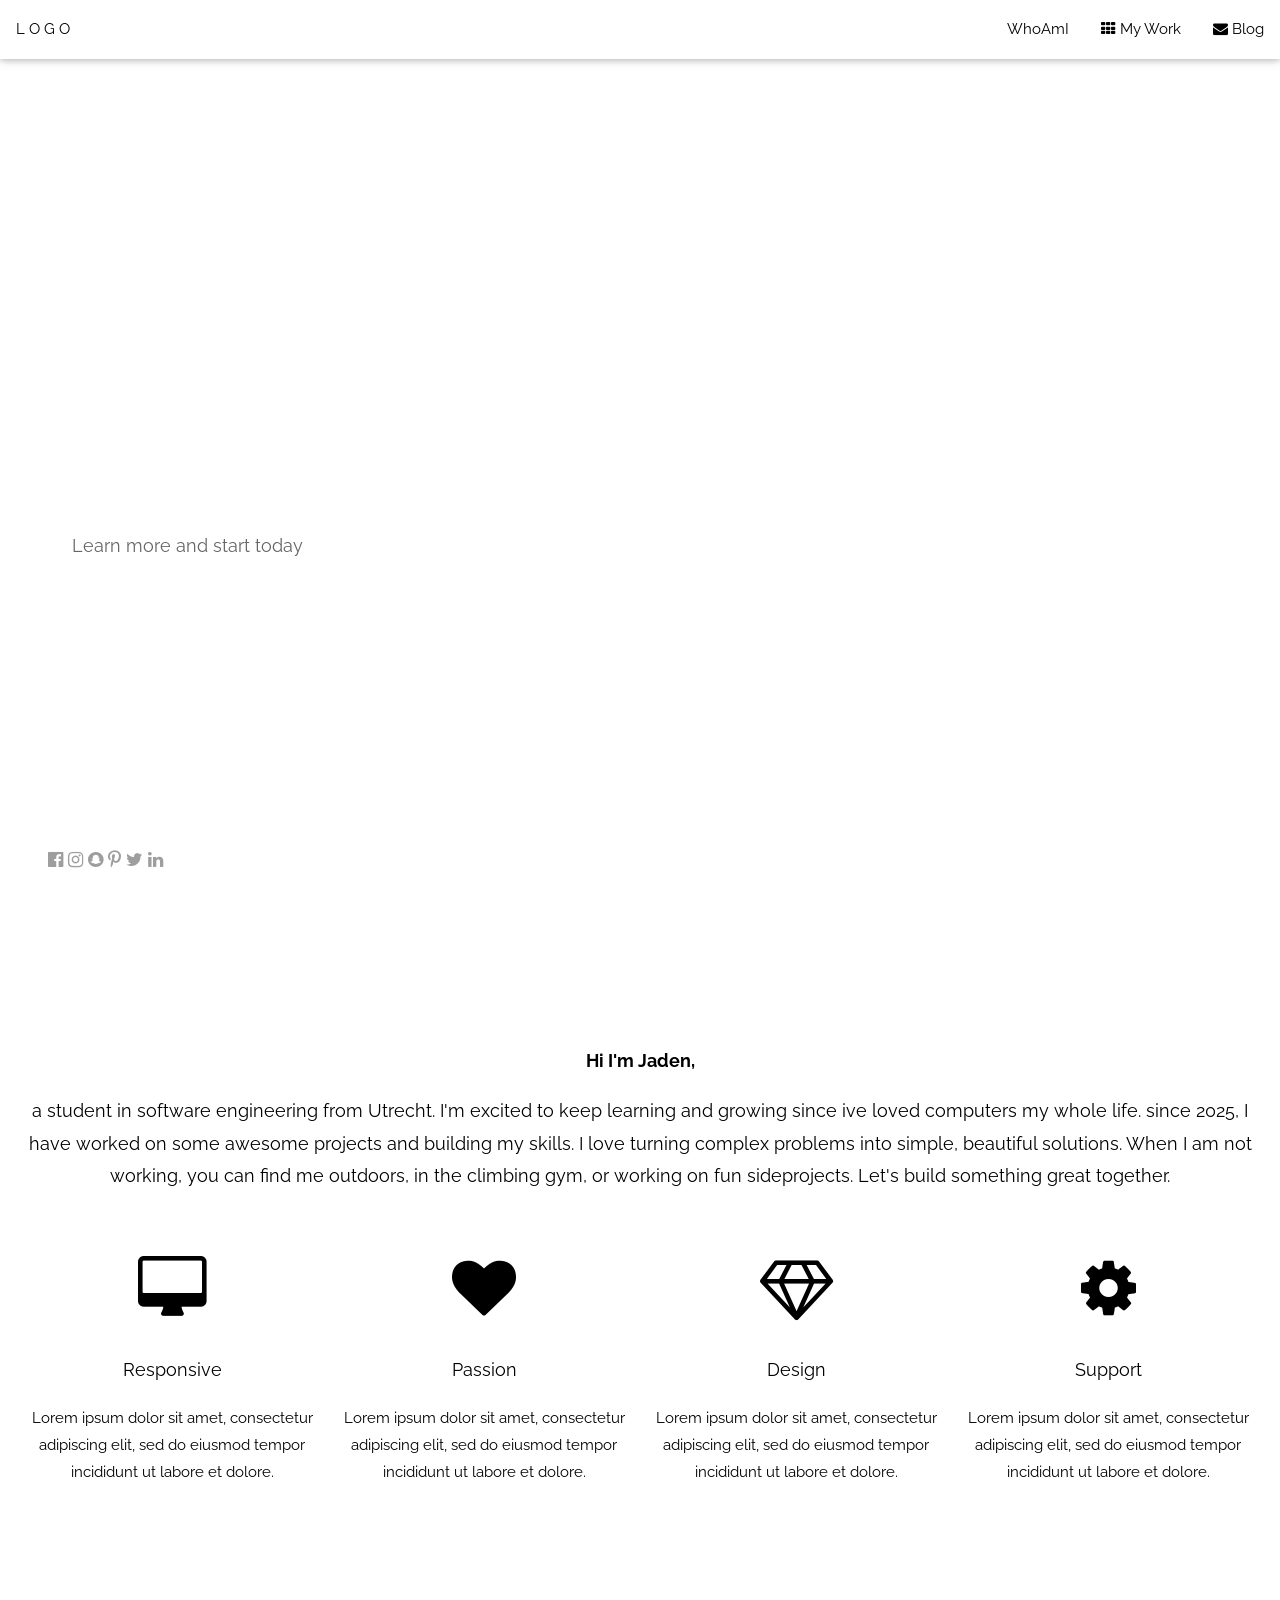
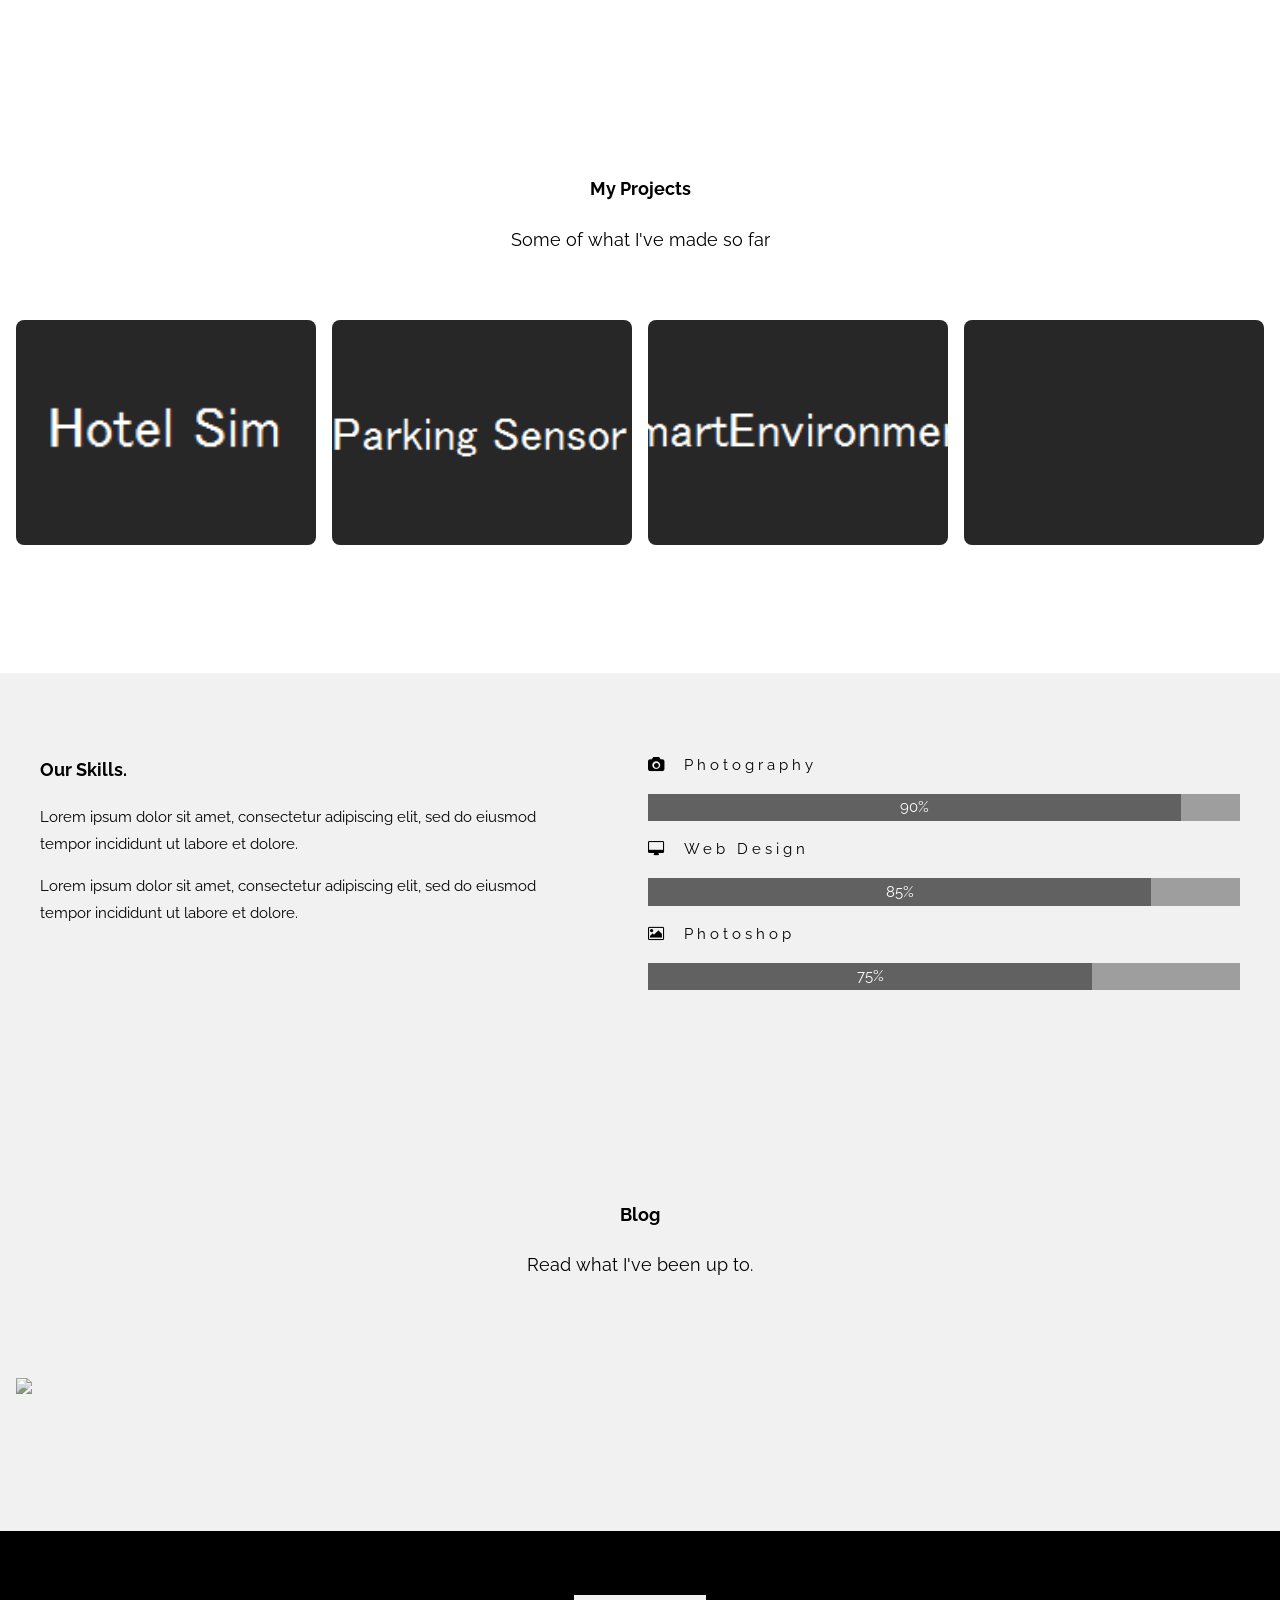
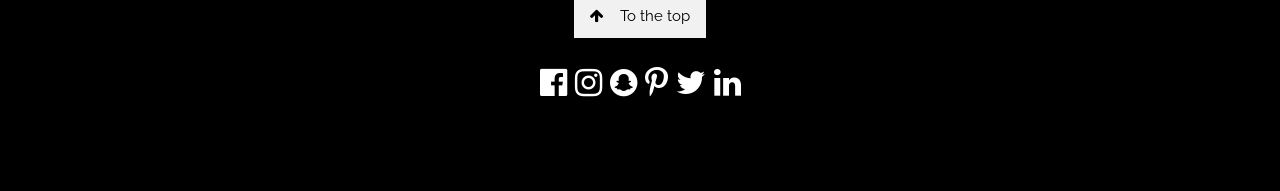
==== index.html @ 3a11d08c "kept style without W3" ====
<!DOCTYPE html>
<html>
<head>
<title>JadenJelier</title>
<meta charset="UTF-8">
<meta name="viewport" content="width=device-width, initial-scale=1">
<link rel="stylesheet" href="https://fonts.googleapis.com/css?family=Raleway">
<link rel="stylesheet" href="https://cdnjs.cloudflare.com/ajax/libs/font-awesome/4.7.0/css/font-awesome.min.css">
<style>
* {
  box-sizing: border-box;
}

body, html {
  margin: 0;
  height: 100%;
  line-height: 1.8;
  font-size: 15px;
  font-family: "Raleway", sans-serif;
}

h1, h2, h3, h4, h5, h6 {
  font-family: "Raleway", sans-serif;
}

.top {
  position: fixed;
  top: 0;
  left: 0;
  width: 100%;
  z-index: 2;
}

.bar {
  width: 100%;
  overflow: hidden;
}

.bar-item {
  display: block;
  float: left;
  padding: 8px 16px;
  text-decoration: none;
  color: inherit;
  border: none;
  background-color: inherit;
}

.bar .button {
  padding: 16px;
}

.button {
  display: inline-block;
  padding: 8px 16px;
  border: none;
  cursor: pointer;
  text-align: center;
  text-decoration: none;
  white-space: nowrap;
  font-family: inherit;
  font-size: inherit;
  color: inherit;
  background-color: inherit;
}

.button:hover {
  background-color: #cccccc;
  color: #000000;
}

.card {
  box-shadow: 0 2px 5px 0 rgba(0, 0, 0, 0.16), 0 2px 10px 0 rgba(0, 0, 0, 0.12);
}

.wide {
  letter-spacing: 4px;
}

.right {
  float: right;
}

.center {
  text-align: center;
}

.container {
  padding: 0.01em 16px;
}

.section {
  margin-top: 16px;
  margin-bottom: 16px;
}

.white {
  background-color: #ffffff;
  color: #000000;
}

.black {
  background-color: #000000;
  color: #ffffff;
}

.light-grey {
  background-color: #f1f1f1;
  color: #000000;
}

.grey {
  background-color: #9e9e9e;
  color: #000000;
}

.dark-grey {
  background-color: #616161;
  color: #ffffff;
}

.transparent {
  background-color: transparent;
}

.text-white {
  color: #ffffff;
}

.text-grey {
  color: #9e9e9e;
}

.large {
  font-size: 18px;
}

.xlarge {
  font-size: 32px;
}

.xxlarge {
  font-size: 36px;
}

.jumbo {
  font-size: 64px;
}

.padding-16 {
  padding: 16px;
}

.padding-large {
  padding: 12px 24px;
}

.padding-64 {
  padding: 64px 32px;
}

.margin-top {
  margin-top: 16px;
}

.margin-bottom {
  margin-bottom: 16px;
}

.margin-right {
  margin-right: 16px;
}

.opacity {
  opacity: 0.6;
}

.hover-opacity:hover {
  opacity: 0.6;
}

.hover-opacity-off:hover {
  opacity: 1;
}

.sidebar {
  position: fixed;
  top: 0;
  left: 0;
  width: 200px;
  height: 100%;
  z-index: 3;
  overflow: auto;
}

.bar-block .bar-item {
  float: none;
  width: 100%;
  padding: 8px 16px;
  text-align: left;
}

.animate-left {
  position: relative;
  animation: animateleft 0.4s;
}

@keyframes animateleft {
  from {
    left: -300px;
    opacity: 0;
  }
  to {
    left: 0;
    opacity: 1;
  }
}

.display-container {
  position: relative;
}

.display-left {
  position: absolute;
  top: 50%;
  left: 0;
  transform: translateY(-50%);
}

.display-bottomleft {
  position: absolute;
  bottom: 0;
  left: 0;
}

.display-topright {
  position: absolute;
  top: 0;
  right: 0;
}

.grayscale-min {
  filter: grayscale(50%);
}

.greyscale {
  filter: grayscale(75%);
}

.image {
  max-width: 100%;
  height: auto;
}

.bgimg-1 {
  background-position: center;
  background-size: cover;
  background-image: url("images/mac.jpg");
  min-height: 100%;
}

.row-padding::after {
  content: "";
  display: table;
  clear: both;
}

.row-padding > div {
  padding: 0 8px;
}

.col {
  float: left;
  width: 100%;
}

.quarter {
  float: left;
  width: 100%;
}

@media (min-width: 601px) {
  .m6 {
    width: 50%;
  }
  .quarter {
    width: 50%;
  }
}

@media (min-width: 993px) {
  .l3 {
    width: 25%;
  }
  .quarter {
    width: 25%;
  }
}

@media (max-width: 600px) {
  .hide-small {
    display: none;
  }
}

@media (min-width: 601px) and (max-width: 992px) {
  .hide-medium {
    display: none;
  }
}

@media (min-width: 993px) {
  .hide-large {
    display: none;
  }
}

.modal {
  display: none;
  position: fixed;
  top: 0;
  left: 0;
  width: 100%;
  height: 100%;
  padding-top: 100px;
  overflow: auto;
  z-index: 3;
  background-color: rgba(0, 0, 0, 0.6);
}

.modal-content {
  position: relative;
  margin: auto;
  width: 600px;
  max-width: 100%;
}

.animate-zoom {
  animation: animatezoom 0.6s;
}

@keyframes animatezoom {
  from {
    transform: scale(0);
  }
  to {
    transform: scale(1);
  }
}

.project-grid {
  display: grid;
  grid-template-columns: repeat(4, 1fr);
  gap: 16px;
}

@media (max-width: 900px) {
  .project-grid {
    grid-template-columns: repeat(2, 1fr);
  }
}

@media (max-width: 500px) {
  .project-grid {
    grid-template-columns: 1fr;
  }
}

.tile-box {
  width: 100%;
  aspect-ratio: 4 / 3;
  overflow: hidden;
  background-color: #eeeeee;
  border-radius: 8px;
}

.tile-box img {
  width: 100%;
  height: 100%;
  object-fit: cover;
  display: block;
  cursor: pointer;
}
</style>
</head>
<body>

<div class="top">
  <div class="bar white card" id="myNavbar">
    <a href="#home" class="bar-item button wide">LOGO</a>
    <div class="right hide-small">
      <a href="#about" class="bar-item button">WhoAmI</a>
      <a href="#work" class="bar-item button"><i class="fa fa-th"></i> My Work</a>
      <a href="#contact" class="bar-item button"><i class="fa fa-envelope"></i> Blog</a>
    </div>

    <a href="javascript:void(0)" class="bar-item button right hide-large hide-medium" onclick="w3_open()">
      <i class="fa fa-bars"></i>
    </a>
  </div>
</div>

<nav class="sidebar bar-block black card animate-left hide-medium hide-large" style="display:none" id="mySidebar">
  <a href="javascript:void(0)" onclick="w3_close()" class="bar-item button large padding-16">Close ×</a>
  <a href="#about" onclick="w3_close()" class="bar-item button">WhoAmI</a>
  <a href="#work" onclick="w3_close()" class="bar-item button">My Work</a>
  <a href="#contact" onclick="w3_close()" class="bar-item button">Blog</a>
</nav>

<header class="bgimg-1 display-container grayscale-min" id="home">
  <div class="display-left text-white" style="padding:48px">
    <span class="jumbo hide-small">Start something that matters</span><br>
    <span class="xxlarge hide-large hide-medium">Start something that matters</span><br>
    <span class="large">Stop wasting valuable time with projects that just isn't you.</span>
    <p><a href="#about" class="button white padding-large large margin-top opacity hover-opacity-off">Learn more and start today</a></p>
  </div>
  <div class="display-bottomleft text-grey large" style="padding:24px 48px">
    <i class="fa fa-facebook-official hover-opacity"></i>
    <i class="fa fa-instagram hover-opacity"></i>
    <i class="fa fa-snapchat hover-opacity"></i>
    <i class="fa fa-pinterest-p hover-opacity"></i>
    <i class="fa fa-twitter hover-opacity"></i>
    <i class="fa fa-linkedin hover-opacity"></i>
  </div>
</header>

<div class="container" style="padding:128px 16px" id="about">
  <h3 class="center">Hi I'm Jaden,</h3>
  <p class="center large">a student in software engineering from Utrecht. I'm excited to keep learning and growing since ive loved computers my whole life. since 2025, I have worked on some awesome projects and building my skills. I love turning complex problems into simple, beautiful solutions. When I am not working, you can find me outdoors, in the climbing gym, or working on fun sideprojects. Let's build something great together.</p>
  <div class="row-padding center" style="margin-top:64px">
    <div class="quarter">
      <i class="fa fa-desktop margin-bottom jumbo center"></i>
      <p class="large">Responsive</p>
      <p>Lorem ipsum dolor sit amet, consectetur adipiscing elit, sed do eiusmod tempor incididunt ut labore et dolore.</p>
    </div>
    <div class="quarter">
      <i class="fa fa-heart margin-bottom jumbo"></i>
      <p class="large">Passion</p>
      <p>Lorem ipsum dolor sit amet, consectetur adipiscing elit, sed do eiusmod tempor incididunt ut labore et dolore.</p>
    </div>
    <div class="quarter">
      <i class="fa fa-diamond margin-bottom jumbo"></i>
      <p class="large">Design</p>
      <p>Lorem ipsum dolor sit amet, consectetur adipiscing elit, sed do eiusmod tempor incididunt ut labore et dolore.</p>
    </div>
    <div class="quarter">
      <i class="fa fa-cog margin-bottom jumbo"></i>
      <p class="large">Support</p>
      <p>Lorem ipsum dolor sit amet, consectetur adipiscing elit, sed do eiusmod tempor incididunt ut labore et dolore.</p>
    </div>
  </div>
</div>

<div class="container" style="padding:128px 16px" id="work">
  <h3 class="center">My Projects</h3>
  <p class="center large">Some of what I've made so far</p>

  <div class="project-grid" style="margin-top:64px">
    <div class="tile-box">
      <img src="images/Hotel.png" onclick="onClick(this)" alt="A Hotel management Simulator">
    </div>
    <div class="tile-box">
      <img src="images/Parking.png" onclick="onClick(this)" alt="An interface for a parking sensor system">
    </div>
    <div class="tile-box">
      <img src="images/Smart.png" onclick="onClick(this)" alt="A Smart Home interface, with API integration and Custom Sensor data management">
    </div>
    <div class="tile-box">
      <img src="images/Placeholder.png" onclick="onClick(this)" alt="Stay tuned for more!">
    </div>
  </div>
</div>

<div id="modal01" class="modal black" onclick="this.style.display='none'">
  <span class="button xxlarge black padding-large display-topright" title="Close Modal Image">×</span>
  <div class="modal-content animate-zoom center transparent padding-64">
    <img id="img01" class="image">
    <p id="caption" class="opacity large"></p>
  </div>
</div>

<div class="container light-grey padding-64">
  <div class="row-padding">
    <div class="col m6">
      <h3>Our Skills.</h3>
      <p>Lorem ipsum dolor sit amet, consectetur adipiscing elit, sed do eiusmod<br>
      tempor incididunt ut labore et dolore.</p>
      <p>Lorem ipsum dolor sit amet, consectetur adipiscing elit, sed do eiusmod<br>
      tempor incididunt ut labore et dolore.</p>
    </div>
    <div class="col m6">
      <p class="wide"><i class="fa fa-camera margin-right"></i>Photography</p>
      <div class="grey">
        <div class="container dark-grey center" style="width:90%">90%</div>
      </div>
      <p class="wide"><i class="fa fa-desktop margin-right"></i>Web Design</p>
      <div class="grey">
        <div class="container dark-grey center" style="width:85%">85%</div>
      </div>
      <p class="wide"><i class="fa fa-photo margin-right"></i>Photoshop</p>
      <div class="grey">
        <div class="container dark-grey center" style="width:75%">75%</div>
      </div>
    </div>
  </div>
</div>

<div class="container light-grey" style="padding:128px 16px" id="contact">
  <h3 class="center">Blog</h3>
  <p class="center large">Read what I've been up to.</p>
  <div style="margin-top:48px">
    <img src="images/map.jpg" class="image greyscale" style="width:100%;margin-top:48px">
  </div>
</div>

<footer class="center black padding-64">
  <a href="#home" class="button light-grey"><i class="fa fa-arrow-up margin-right"></i>To the top</a>
  <div class="xlarge section">
    <i class="fa fa-facebook-official hover-opacity"></i>
    <i class="fa fa-instagram hover-opacity"></i>
    <i class="fa fa-snapchat hover-opacity"></i>
    <i class="fa fa-pinterest-p hover-opacity"></i>
    <i class="fa fa-twitter hover-opacity"></i>
    <i class="fa fa-linkedin hover-opacity"></i>
  </div>
</footer>

<script>
function onClick(element) {
  document.getElementById("img01").src = element.src;
  document.getElementById("modal01").style.display = "block";
  var captionText = document.getElementById("caption");
  captionText.innerHTML = element.alt;
}

var mySidebar = document.getElementById("mySidebar");

function w3_open() {
  if (mySidebar.style.display === 'block') {
    mySidebar.style.display = 'none';
  } else {
    mySidebar.style.display = 'block';
  }
}

function w3_close() {
  mySidebar.style.display = "none";
}
</script>

</body>
</html>
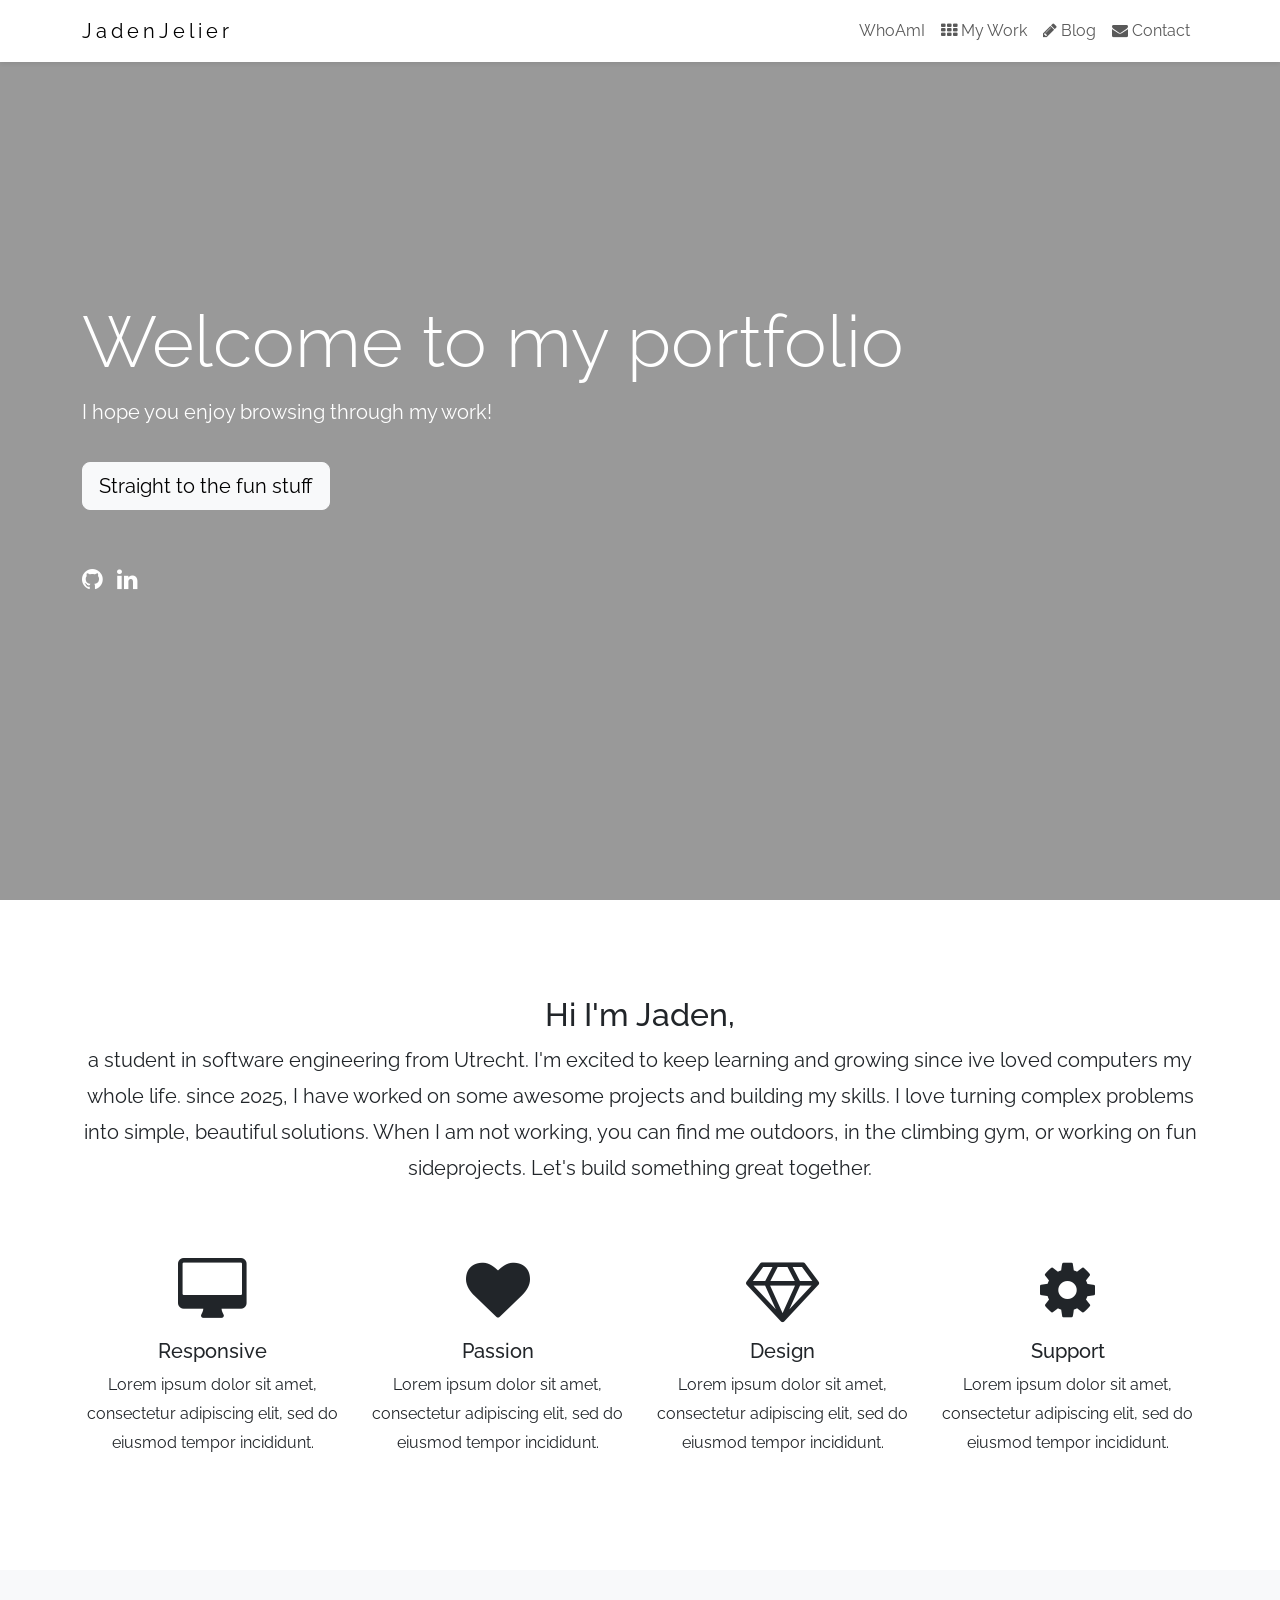
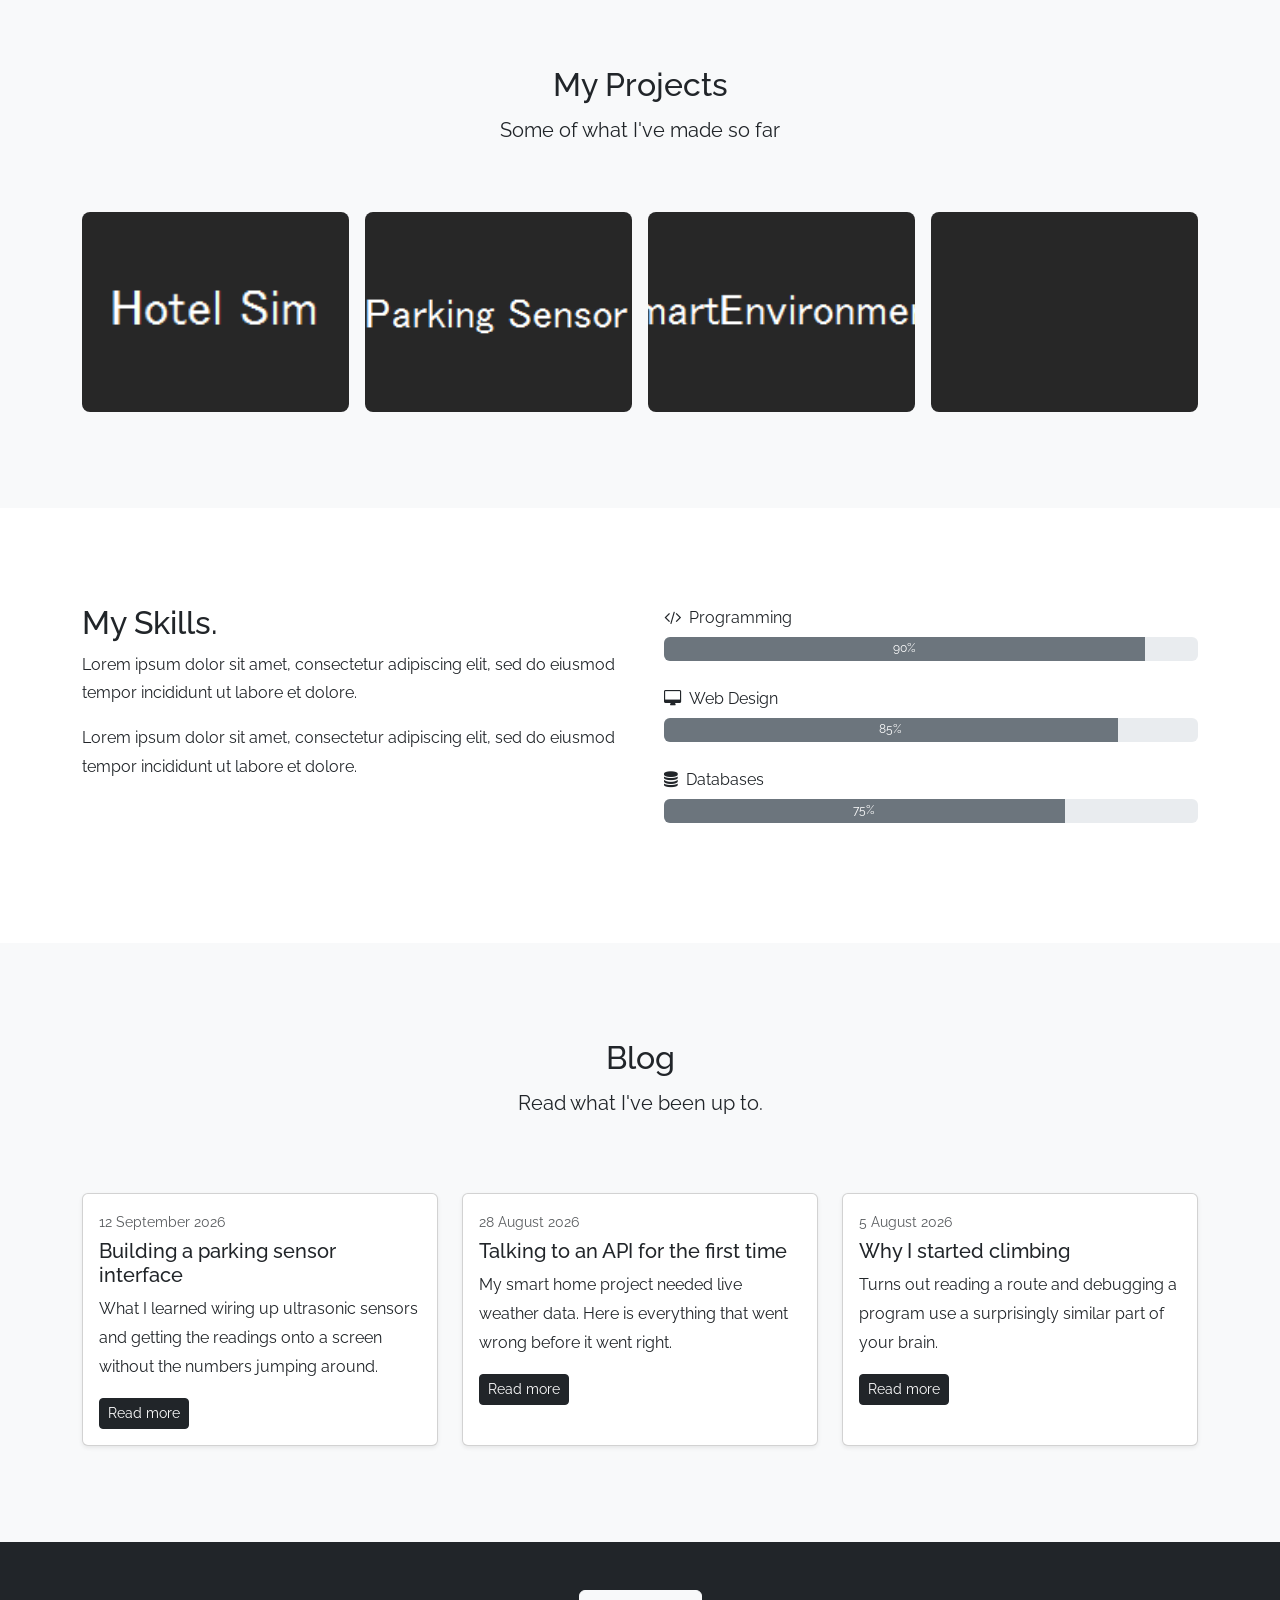
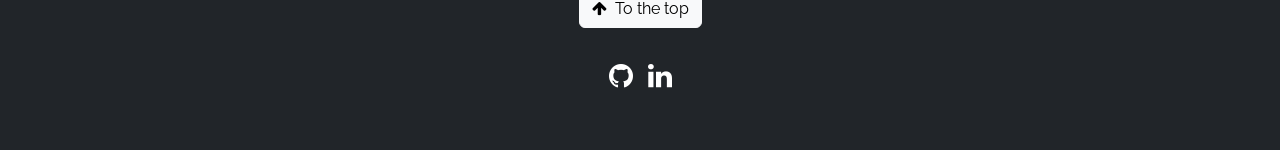
==== commit 332f13cf: "large scale changes. implimented bootstrap added and social buttons + contact" ====
--- a/index.html
+++ b/index.html
@@ -1,551 +1,338 @@
 <!DOCTYPE html>
-<html>
+<html lang="en">
 <head>
 <title>JadenJelier</title>
 <meta charset="UTF-8">
 <meta name="viewport" content="width=device-width, initial-scale=1">
+<meta name="description" content="Portfolio of Jaden, a software engineering student from Utrecht.">
+<link rel="stylesheet" href="https://cdn.jsdelivr.net/npm/bootstrap@5.3.3/dist/css/bootstrap.min.css">
 <link rel="stylesheet" href="https://fonts.googleapis.com/css?family=Raleway">
 <link rel="stylesheet" href="https://cdnjs.cloudflare.com/ajax/libs/font-awesome/4.7.0/css/font-awesome.min.css">
 <style>
-* {
-  box-sizing: border-box;
-}
-
-body, html {
-  margin: 0;
-  height: 100%;
+html {
+  scroll-padding-top: 70px;
+}
+
+body {
+  font-family: "Raleway", sans-serif;
   line-height: 1.8;
-  font-size: 15px;
-  font-family: "Raleway", sans-serif;
-}
-
-h1, h2, h3, h4, h5, h6 {
-  font-family: "Raleway", sans-serif;
-}
-
-.top {
-  position: fixed;
-  top: 0;
-  left: 0;
-  width: 100%;
-  z-index: 2;
-}
-
-.bar {
-  width: 100%;
-  overflow: hidden;
-}
-
-.bar-item {
+}
+
+.logo {
+  letter-spacing: 4px;
+}
+
+.hero {
+  position: relative;
+  min-height: 100vh;
+  background-image: url("images/mac.jpg");
+  background-size: cover;
+  background-position: center;
+}
+
+.hero::before {
+  content: "";
+  position: absolute;
+  inset: 0;
+  background-color: rgba(0, 0, 0, 0.4);
+}
+
+.hero .container {
+  position: relative;
+}
+
+.feature-icon {
+  font-size: 64px;
+}
+
+.social-link {
+  color: inherit;
+  text-decoration: none;
+}
+
+.social-link:hover {
+  opacity: 0.7;
+}
+
+.tile-box {
   display: block;
-  float: left;
-  padding: 8px 16px;
-  text-decoration: none;
-  color: inherit;
-  border: none;
-  background-color: inherit;
-}
-
-.bar .button {
-  padding: 16px;
-}
-
-.button {
-  display: inline-block;
-  padding: 8px 16px;
-  border: none;
-  cursor: pointer;
-  text-align: center;
-  text-decoration: none;
-  white-space: nowrap;
-  font-family: inherit;
-  font-size: inherit;
-  color: inherit;
-  background-color: inherit;
-}
-
-.button:hover {
-  background-color: #cccccc;
-  color: #000000;
-}
-
-.card {
-  box-shadow: 0 2px 5px 0 rgba(0, 0, 0, 0.16), 0 2px 10px 0 rgba(0, 0, 0, 0.12);
-}
-
-.wide {
-  letter-spacing: 4px;
-}
-
-.right {
-  float: right;
-}
-
-.center {
-  text-align: center;
-}
-
-.container {
-  padding: 0.01em 16px;
-}
-
-.section {
-  margin-top: 16px;
-  margin-bottom: 16px;
-}
-
-.white {
-  background-color: #ffffff;
-  color: #000000;
-}
-
-.black {
-  background-color: #000000;
-  color: #ffffff;
-}
-
-.light-grey {
-  background-color: #f1f1f1;
-  color: #000000;
-}
-
-.grey {
-  background-color: #9e9e9e;
-  color: #000000;
-}
-
-.dark-grey {
-  background-color: #616161;
-  color: #ffffff;
-}
-
-.transparent {
-  background-color: transparent;
-}
-
-.text-white {
-  color: #ffffff;
-}
-
-.text-grey {
-  color: #9e9e9e;
-}
-
-.large {
-  font-size: 18px;
-}
-
-.xlarge {
-  font-size: 32px;
-}
-
-.xxlarge {
-  font-size: 36px;
-}
-
-.jumbo {
-  font-size: 64px;
-}
-
-.padding-16 {
-  padding: 16px;
-}
-
-.padding-large {
-  padding: 12px 24px;
-}
-
-.padding-64 {
-  padding: 64px 32px;
-}
-
-.margin-top {
-  margin-top: 16px;
-}
-
-.margin-bottom {
-  margin-bottom: 16px;
-}
-
-.margin-right {
-  margin-right: 16px;
-}
-
-.opacity {
-  opacity: 0.6;
-}
-
-.hover-opacity:hover {
-  opacity: 0.6;
-}
-
-.hover-opacity-off:hover {
-  opacity: 1;
-}
-
-.sidebar {
-  position: fixed;
-  top: 0;
-  left: 0;
-  width: 200px;
-  height: 100%;
-  z-index: 3;
-  overflow: auto;
-}
-
-.bar-block .bar-item {
-  float: none;
-  width: 100%;
-  padding: 8px 16px;
-  text-align: left;
-}
-
-.animate-left {
-  position: relative;
-  animation: animateleft 0.4s;
-}
-
-@keyframes animateleft {
-  from {
-    left: -300px;
-    opacity: 0;
-  }
-  to {
-    left: 0;
-    opacity: 1;
-  }
-}
-
-.display-container {
-  position: relative;
-}
-
-.display-left {
-  position: absolute;
-  top: 50%;
-  left: 0;
-  transform: translateY(-50%);
-}
-
-.display-bottomleft {
-  position: absolute;
-  bottom: 0;
-  left: 0;
-}
-
-.display-topright {
-  position: absolute;
-  top: 0;
-  right: 0;
-}
-
-.grayscale-min {
-  filter: grayscale(50%);
-}
-
-.greyscale {
-  filter: grayscale(75%);
-}
-
-.image {
-  max-width: 100%;
-  height: auto;
-}
-
-.bgimg-1 {
-  background-position: center;
-  background-size: cover;
-  background-image: url("images/mac.jpg");
-  min-height: 100%;
-}
-
-.row-padding::after {
-  content: "";
-  display: table;
-  clear: both;
-}
-
-.row-padding > div {
-  padding: 0 8px;
-}
-
-.col {
-  float: left;
-  width: 100%;
-}
-
-.quarter {
-  float: left;
-  width: 100%;
-}
-
-@media (min-width: 601px) {
-  .m6 {
-    width: 50%;
-  }
-  .quarter {
-    width: 50%;
-  }
-}
-
-@media (min-width: 993px) {
-  .l3 {
-    width: 25%;
-  }
-  .quarter {
-    width: 25%;
-  }
-}
-
-@media (max-width: 600px) {
-  .hide-small {
-    display: none;
-  }
-}
-
-@media (min-width: 601px) and (max-width: 992px) {
-  .hide-medium {
-    display: none;
-  }
-}
-
-@media (min-width: 993px) {
-  .hide-large {
-    display: none;
-  }
-}
-
-.modal {
-  display: none;
-  position: fixed;
-  top: 0;
-  left: 0;
-  width: 100%;
-  height: 100%;
-  padding-top: 100px;
-  overflow: auto;
-  z-index: 3;
-  background-color: rgba(0, 0, 0, 0.6);
-}
-
-.modal-content {
-  position: relative;
-  margin: auto;
-  width: 600px;
-  max-width: 100%;
-}
-
-.animate-zoom {
-  animation: animatezoom 0.6s;
-}
-
-@keyframes animatezoom {
-  from {
-    transform: scale(0);
-  }
-  to {
-    transform: scale(1);
-  }
-}
-
-.project-grid {
-  display: grid;
-  grid-template-columns: repeat(4, 1fr);
-  gap: 16px;
-}
-
-@media (max-width: 900px) {
-  .project-grid {
-    grid-template-columns: repeat(2, 1fr);
-  }
-}
-
-@media (max-width: 500px) {
-  .project-grid {
-    grid-template-columns: 1fr;
-  }
-}
-
-.tile-box {
   width: 100%;
   aspect-ratio: 4 / 3;
   overflow: hidden;
+  border-radius: 8px;
   background-color: #eeeeee;
-  border-radius: 8px;
+  cursor: pointer;
 }
 
 .tile-box img {
   width: 100%;
   height: 100%;
   object-fit: cover;
-  display: block;
-  cursor: pointer;
+  transition: opacity 0.2s;
+}
+
+.tile-box:hover img {
+  opacity: 0.7;
 }
 </style>
 </head>
 <body>
 
-<div class="top">
-  <div class="bar white card" id="myNavbar">
-    <a href="#home" class="bar-item button wide">LOGO</a>
-    <div class="right hide-small">
-      <a href="#about" class="bar-item button">WhoAmI</a>
-      <a href="#work" class="bar-item button"><i class="fa fa-th"></i> My Work</a>
-      <a href="#contact" class="bar-item button"><i class="fa fa-envelope"></i> Blog</a>
-    </div>
-
-    <a href="javascript:void(0)" class="bar-item button right hide-large hide-medium" onclick="w3_open()">
-      <i class="fa fa-bars"></i>
-    </a>
-  </div>
-</div>
-
-<nav class="sidebar bar-block black card animate-left hide-medium hide-large" style="display:none" id="mySidebar">
-  <a href="javascript:void(0)" onclick="w3_close()" class="bar-item button large padding-16">Close ×</a>
-  <a href="#about" onclick="w3_close()" class="bar-item button">WhoAmI</a>
-  <a href="#work" onclick="w3_close()" class="bar-item button">My Work</a>
-  <a href="#contact" onclick="w3_close()" class="bar-item button">Blog</a>
+<nav class="navbar navbar-expand-md bg-white fixed-top shadow-sm">
+  <div class="container">
+    <a class="navbar-brand logo" href="#home">JadenJelier</a>
+    <button class="navbar-toggler" type="button" data-bs-toggle="collapse" data-bs-target="#navmenu" aria-label="Open menu">
+      <span class="navbar-toggler-icon"></span>
+    </button>
+    <div class="collapse navbar-collapse" id="navmenu">
+      <ul class="navbar-nav ms-auto">
+        <li class="nav-item"><a class="nav-link" href="#about">WhoAmI</a></li>
+        <li class="nav-item"><a class="nav-link" href="#work"><i class="fa fa-th"></i> My Work</a></li>
+        <li class="nav-item"><a class="nav-link" href="#blog"><i class="fa fa-pencil"></i> Blog</a></li>
+        <li class="nav-item"><button type="button" class="nav-link" data-bs-toggle="modal" data-bs-target="#modalContact"><i class="fa fa-envelope"></i> Contact</button></li>
+      </ul>
+    </div>
+  </div>
 </nav>
 
-<header class="bgimg-1 display-container grayscale-min" id="home">
-  <div class="display-left text-white" style="padding:48px">
-    <span class="jumbo hide-small">Start something that matters</span><br>
-    <span class="xxlarge hide-large hide-medium">Start something that matters</span><br>
-    <span class="large">Stop wasting valuable time with projects that just isn't you.</span>
-    <p><a href="#about" class="button white padding-large large margin-top opacity hover-opacity-off">Learn more and start today</a></p>
-  </div>
-  <div class="display-bottomleft text-grey large" style="padding:24px 48px">
-    <i class="fa fa-facebook-official hover-opacity"></i>
-    <i class="fa fa-instagram hover-opacity"></i>
-    <i class="fa fa-snapchat hover-opacity"></i>
-    <i class="fa fa-pinterest-p hover-opacity"></i>
-    <i class="fa fa-twitter hover-opacity"></i>
-    <i class="fa fa-linkedin hover-opacity"></i>
+<header class="hero d-flex align-items-center text-white" id="home">
+  <div class="container">
+    <h1 class="display-2">Welcome to my portfolio</h1>
+    <p class="fs-5">I hope you enjoy browsing through my work!</p>
+    <a href="#work" class="btn btn-light btn-lg mt-3">Straight to the fun stuff</a>
+    <div class="fs-4 mt-5">
+      <a href="https://github.com/Jaden404" class="social-link me-2" aria-label="GitHub"><i class="fa fa-github"></i></a>
+      <a href="https://www.linkedin.com/in/JadenJelier" class="social-link" aria-label="LinkedIn"><i class="fa fa-linkedin"></i></a>
+    </div>
   </div>
 </header>
 
-<div class="container" style="padding:128px 16px" id="about">
-  <h3 class="center">Hi I'm Jaden,</h3>
-  <p class="center large">a student in software engineering from Utrecht. I'm excited to keep learning and growing since ive loved computers my whole life. since 2025, I have worked on some awesome projects and building my skills. I love turning complex problems into simple, beautiful solutions. When I am not working, you can find me outdoors, in the climbing gym, or working on fun sideprojects. Let's build something great together.</p>
-  <div class="row-padding center" style="margin-top:64px">
-    <div class="quarter">
-      <i class="fa fa-desktop margin-bottom jumbo center"></i>
-      <p class="large">Responsive</p>
-      <p>Lorem ipsum dolor sit amet, consectetur adipiscing elit, sed do eiusmod tempor incididunt ut labore et dolore.</p>
-    </div>
-    <div class="quarter">
-      <i class="fa fa-heart margin-bottom jumbo"></i>
-      <p class="large">Passion</p>
-      <p>Lorem ipsum dolor sit amet, consectetur adipiscing elit, sed do eiusmod tempor incididunt ut labore et dolore.</p>
-    </div>
-    <div class="quarter">
-      <i class="fa fa-diamond margin-bottom jumbo"></i>
-      <p class="large">Design</p>
-      <p>Lorem ipsum dolor sit amet, consectetur adipiscing elit, sed do eiusmod tempor incididunt ut labore et dolore.</p>
-    </div>
-    <div class="quarter">
-      <i class="fa fa-cog margin-bottom jumbo"></i>
-      <p class="large">Support</p>
-      <p>Lorem ipsum dolor sit amet, consectetur adipiscing elit, sed do eiusmod tempor incididunt ut labore et dolore.</p>
-    </div>
-  </div>
-</div>
-
-<div class="container" style="padding:128px 16px" id="work">
-  <h3 class="center">My Projects</h3>
-  <p class="center large">Some of what I've made so far</p>
-
-  <div class="project-grid" style="margin-top:64px">
-    <div class="tile-box">
-      <img src="images/Hotel.png" onclick="onClick(this)" alt="A Hotel management Simulator">
-    </div>
-    <div class="tile-box">
-      <img src="images/Parking.png" onclick="onClick(this)" alt="An interface for a parking sensor system">
-    </div>
-    <div class="tile-box">
-      <img src="images/Smart.png" onclick="onClick(this)" alt="A Smart Home interface, with API integration and Custom Sensor data management">
-    </div>
-    <div class="tile-box">
-      <img src="images/Placeholder.png" onclick="onClick(this)" alt="Stay tuned for more!">
-    </div>
-  </div>
-</div>
-
-<div id="modal01" class="modal black" onclick="this.style.display='none'">
-  <span class="button xxlarge black padding-large display-topright" title="Close Modal Image">×</span>
-  <div class="modal-content animate-zoom center transparent padding-64">
-    <img id="img01" class="image">
-    <p id="caption" class="opacity large"></p>
-  </div>
-</div>
-
-<div class="container light-grey padding-64">
-  <div class="row-padding">
-    <div class="col m6">
-      <h3>Our Skills.</h3>
-      <p>Lorem ipsum dolor sit amet, consectetur adipiscing elit, sed do eiusmod<br>
-      tempor incididunt ut labore et dolore.</p>
-      <p>Lorem ipsum dolor sit amet, consectetur adipiscing elit, sed do eiusmod<br>
-      tempor incididunt ut labore et dolore.</p>
-    </div>
-    <div class="col m6">
-      <p class="wide"><i class="fa fa-camera margin-right"></i>Photography</p>
-      <div class="grey">
-        <div class="container dark-grey center" style="width:90%">90%</div>
-      </div>
-      <p class="wide"><i class="fa fa-desktop margin-right"></i>Web Design</p>
-      <div class="grey">
-        <div class="container dark-grey center" style="width:85%">85%</div>
-      </div>
-      <p class="wide"><i class="fa fa-photo margin-right"></i>Photoshop</p>
-      <div class="grey">
-        <div class="container dark-grey center" style="width:75%">75%</div>
-      </div>
-    </div>
-  </div>
-</div>
-
-<div class="container light-grey" style="padding:128px 16px" id="contact">
-  <h3 class="center">Blog</h3>
-  <p class="center large">Read what I've been up to.</p>
-  <div style="margin-top:48px">
-    <img src="images/map.jpg" class="image greyscale" style="width:100%;margin-top:48px">
-  </div>
-</div>
-
-<footer class="center black padding-64">
-  <a href="#home" class="button light-grey"><i class="fa fa-arrow-up margin-right"></i>To the top</a>
-  <div class="xlarge section">
-    <i class="fa fa-facebook-official hover-opacity"></i>
-    <i class="fa fa-instagram hover-opacity"></i>
-    <i class="fa fa-snapchat hover-opacity"></i>
-    <i class="fa fa-pinterest-p hover-opacity"></i>
-    <i class="fa fa-twitter hover-opacity"></i>
-    <i class="fa fa-linkedin hover-opacity"></i>
+<section class="py-5" id="about">
+  <div class="container py-5">
+    <h2 class="text-center">Hi I'm Jaden,</h2>
+    <p class="text-center fs-5">a student in software engineering from Utrecht. I'm excited to keep learning and growing since ive loved computers my whole life. since 2025, I have worked on some awesome projects and building my skills. I love turning complex problems into simple, beautiful solutions. When I am not working, you can find me outdoors, in the climbing gym, or working on fun sideprojects. Let's build something great together.</p>
+    <div class="row text-center mt-5 g-4">
+      <div class="col-lg-3 col-md-6">
+        <i class="fa fa-desktop feature-icon"></i>
+        <h3 class="fs-5 mt-3">Responsive</h3>
+        <p>Lorem ipsum dolor sit amet, consectetur adipiscing elit, sed do eiusmod tempor incididunt.</p>
+      </div>
+      <div class="col-lg-3 col-md-6">
+        <i class="fa fa-heart feature-icon"></i>
+        <h3 class="fs-5 mt-3">Passion</h3>
+        <p>Lorem ipsum dolor sit amet, consectetur adipiscing elit, sed do eiusmod tempor incididunt.</p>
+      </div>
+      <div class="col-lg-3 col-md-6">
+        <i class="fa fa-diamond feature-icon"></i>
+        <h3 class="fs-5 mt-3">Design</h3>
+        <p>Lorem ipsum dolor sit amet, consectetur adipiscing elit, sed do eiusmod tempor incididunt.</p>
+      </div>
+      <div class="col-lg-3 col-md-6">
+        <i class="fa fa-cog feature-icon"></i>
+        <h3 class="fs-5 mt-3">Support</h3>
+        <p>Lorem ipsum dolor sit amet, consectetur adipiscing elit, sed do eiusmod tempor incididunt.</p>
+      </div>
+    </div>
+  </div>
+</section>
+
+<section class="py-5 bg-light" id="work">
+  <div class="container py-5">
+    <h2 class="text-center">My Projects</h2>
+    <p class="text-center fs-5">Some of what I've made so far</p>
+    <div class="row mt-5 g-3">
+      <div class="col-lg-3 col-md-6">
+        <button type="button" class="tile-box border-0 p-0" data-bs-toggle="modal" data-bs-target="#modalHotel">
+          <img src="images/Hotel.png" alt="A Hotel management Simulator">
+        </button>
+      </div>
+      <div class="col-lg-3 col-md-6">
+        <button type="button" class="tile-box border-0 p-0" data-bs-toggle="modal" data-bs-target="#modalParking">
+          <img src="images/Parking.png" alt="An interface for a parking sensor system">
+        </button>
+      </div>
+      <div class="col-lg-3 col-md-6">
+        <button type="button" class="tile-box border-0 p-0" data-bs-toggle="modal" data-bs-target="#modalSmart">
+          <img src="images/Smart.png" alt="A Smart Home interface">
+        </button>
+      </div>
+      <div class="col-lg-3 col-md-6">
+        <button type="button" class="tile-box border-0 p-0" data-bs-toggle="modal" data-bs-target="#modalSoon">
+          <img src="images/Placeholder.png" alt="Stay tuned for more!">
+        </button>
+      </div>
+    </div>
+  </div>
+</section>
+
+<div class="modal fade" id="modalHotel" tabindex="-1">
+  <div class="modal-dialog modal-lg modal-dialog-centered">
+    <div class="modal-content bg-dark text-white">
+      <div class="modal-header border-0">
+        <button type="button" class="btn-close btn-close-white ms-auto" data-bs-dismiss="modal" aria-label="Close"></button>
+      </div>
+      <img src="images/Hotel.png" class="img-fluid" alt="A Hotel management Simulator">
+      <div class="modal-body text-center">A Hotel management Simulator</div>
+    </div>
+  </div>
+</div>
+
+<div class="modal fade" id="modalParking" tabindex="-1">
+  <div class="modal-dialog modal-lg modal-dialog-centered">
+    <div class="modal-content bg-dark text-white">
+      <div class="modal-header border-0">
+        <button type="button" class="btn-close btn-close-white ms-auto" data-bs-dismiss="modal" aria-label="Close"></button>
+      </div>
+      <img src="images/Parking.png" class="img-fluid" alt="An interface for a parking sensor system">
+      <div class="modal-body text-center">An interface for a parking sensor system</div>
+    </div>
+  </div>
+</div>
+
+<div class="modal fade" id="modalSmart" tabindex="-1">
+  <div class="modal-dialog modal-lg modal-dialog-centered">
+    <div class="modal-content bg-dark text-white">
+      <div class="modal-header border-0">
+        <button type="button" class="btn-close btn-close-white ms-auto" data-bs-dismiss="modal" aria-label="Close"></button>
+      </div>
+      <img src="images/Smart.png" class="img-fluid" alt="A Smart Home interface">
+      <div class="modal-body text-center">A Smart Home interface, with API integration and custom sensor data management</div>
+    </div>
+  </div>
+</div>
+
+<div class="modal fade" id="modalSoon" tabindex="-1">
+  <div class="modal-dialog modal-lg modal-dialog-centered">
+    <div class="modal-content bg-dark text-white">
+      <div class="modal-header border-0">
+        <button type="button" class="btn-close btn-close-white ms-auto" data-bs-dismiss="modal" aria-label="Close"></button>
+      </div>
+      <img src="images/Placeholder.png" class="img-fluid" alt="Stay tuned for more!">
+      <div class="modal-body text-center">Stay tuned for more!</div>
+    </div>
+  </div>
+</div>
+
+<section class="py-5" id="skills">
+  <div class="container py-5">
+    <div class="row g-5">
+      <div class="col-md-6">
+        <h2>My Skills.</h2>
+        <p>Lorem ipsum dolor sit amet, consectetur adipiscing elit, sed do eiusmod tempor incididunt ut labore et dolore.</p>
+        <p>Lorem ipsum dolor sit amet, consectetur adipiscing elit, sed do eiusmod tempor incididunt ut labore et dolore.</p>
+      </div>
+      <div class="col-md-6">
+        <p class="mb-1"><i class="fa fa-code me-2"></i>Programming</p>
+        <div class="progress mb-4" style="height:24px">
+          <div class="progress-bar bg-secondary" style="width:90%">90%</div>
+        </div>
+        <p class="mb-1"><i class="fa fa-desktop me-2"></i>Web Design</p>
+        <div class="progress mb-4" style="height:24px">
+          <div class="progress-bar bg-secondary" style="width:85%">85%</div>
+        </div>
+        <p class="mb-1"><i class="fa fa-database me-2"></i>Databases</p>
+        <div class="progress mb-4" style="height:24px">
+          <div class="progress-bar bg-secondary" style="width:75%">75%</div>
+        </div>
+      </div>
+    </div>
+  </div>
+</section>
+
+<section class="py-5 bg-light" id="blog">
+  <div class="container py-5">
+    <h2 class="text-center">Blog</h2>
+    <p class="text-center fs-5">Read what I've been up to.</p>
+    <div class="row mt-5 g-4">
+      <div class="col-lg-4 col-md-6">
+        <article class="card h-100 shadow-sm">
+          <img src="images/post-parking.png" class="card-img-top" alt="">
+          <div class="card-body">
+            <p class="text-muted small mb-1">12 September 2026</p>
+            <h3 class="card-title fs-5">Building a parking sensor interface</h3>
+            <p class="card-text">What I learned wiring up ultrasonic sensors and getting the readings onto a screen without the numbers jumping around.</p>
+            <a href="posts/parking-sensor.html" class="btn btn-dark btn-sm">Read more</a>
+          </div>
+        </article>
+      </div>
+      <div class="col-lg-4 col-md-6">
+        <article class="card h-100 shadow-sm">
+          <img src="images/post-smarthome.png" class="card-img-top" alt="">
+          <div class="card-body">
+            <p class="text-muted small mb-1">28 August 2026</p>
+            <h3 class="card-title fs-5">Talking to an API for the first time</h3>
+            <p class="card-text">My smart home project needed live weather data. Here is everything that went wrong before it went right.</p>
+            <a href="posts/first-api.html" class="btn btn-dark btn-sm">Read more</a>
+          </div>
+        </article>
+      </div>
+      <div class="col-lg-4 col-md-6">
+        <article class="card h-100 shadow-sm">
+          <img src="images/post-climbing.png" class="card-img-top" alt="">
+          <div class="card-body">
+            <p class="text-muted small mb-1">5 August 2026</p>
+            <h3 class="card-title fs-5">Why I started climbing</h3>
+            <p class="card-text">Turns out reading a route and debugging a program use a surprisingly similar part of your brain.</p>
+            <a href="posts/climbing.html" class="btn btn-dark btn-sm">Read more</a>
+          </div>
+        </article>
+      </div>
+    </div>
+  </div>
+</section>
+
+<footer class="bg-dark text-white text-center py-5">
+  <a href="#home" class="btn btn-light"><i class="fa fa-arrow-up me-2"></i>To the top</a>
+  <div class="fs-3 mt-4">
+    <a href="https://github.com/Jaden404" class="social-link me-2" aria-label="GitHub"><i class="fa fa-github"></i></a>
+    <a href="https://www.linkedin.com/in/JadenJelier" class="social-link" aria-label="LinkedIn"><i class="fa fa-linkedin"></i></a>
   </div>
 </footer>
 
+<div class="modal fade" id="modalContact" tabindex="-1">
+  <div class="modal-dialog modal-dialog-centered">
+    <div class="modal-content bg-dark text-white" data-bs-theme="dark">
+      <div class="modal-header border-0">
+        <h2 class="modal-title fs-4">Contact me</h2>
+        <button type="button" class="btn-close btn-close-white" data-bs-dismiss="modal" aria-label="Close"></button>
+      </div>
+      <div class="modal-body">
+        <form id="contactForm">
+          <div class="mb-3">
+            <label for="contactName" class="form-label">Name</label>
+            <input type="text" class="form-control" id="contactName" required>
+          </div>
+          <div class="mb-3">
+            <label for="contactEmail" class="form-label">Email</label>
+            <input type="email" class="form-control" id="contactEmail" required>
+          </div>
+          <div class="mb-3">
+            <label for="contactMessage" class="form-label">Message</label>
+            <textarea class="form-control" id="contactMessage" rows="5" required></textarea>
+          </div>
+          <button type="submit" class="btn btn-light w-100">Send</button>
+        </form>
+      </div>
+    </div>
+  </div>
+</div>
+
+<script src="https://cdn.jsdelivr.net/npm/bootstrap@5.3.3/dist/js/bootstrap.bundle.min.js"></script>
 <script>
-function onClick(element) {
-  document.getElementById("img01").src = element.src;
-  document.getElementById("modal01").style.display = "block";
-  var captionText = document.getElementById("caption");
-  captionText.innerHTML = element.alt;
-}
-
-var mySidebar = document.getElementById("mySidebar");
-
-function w3_open() {
-  if (mySidebar.style.display === 'block') {
-    mySidebar.style.display = 'none';
-  } else {
-    mySidebar.style.display = 'block';
-  }
-}
-
-function w3_close() {
-  mySidebar.style.display = "none";
-}
+let myEmail = "your.email@example.com";
+
+document.getElementById("contactForm").addEventListener("submit", function(event) {
+  event.preventDefault();
+
+  let name = document.getElementById("contactName").value;
+  let email = document.getElementById("contactEmail").value;
+  let message = document.getElementById("contactMessage").value;
+
+  let subject = "Message from " + name;
+  let body = message + "\n\nFrom: " + name + " (" + email + ")";
+
+  window.location.href = "mailto:" + myEmail + "?subject=" + encodeURIComponent(subject) + "&body=" + encodeURIComponent(body);
+});
 </script>
 
 </body>
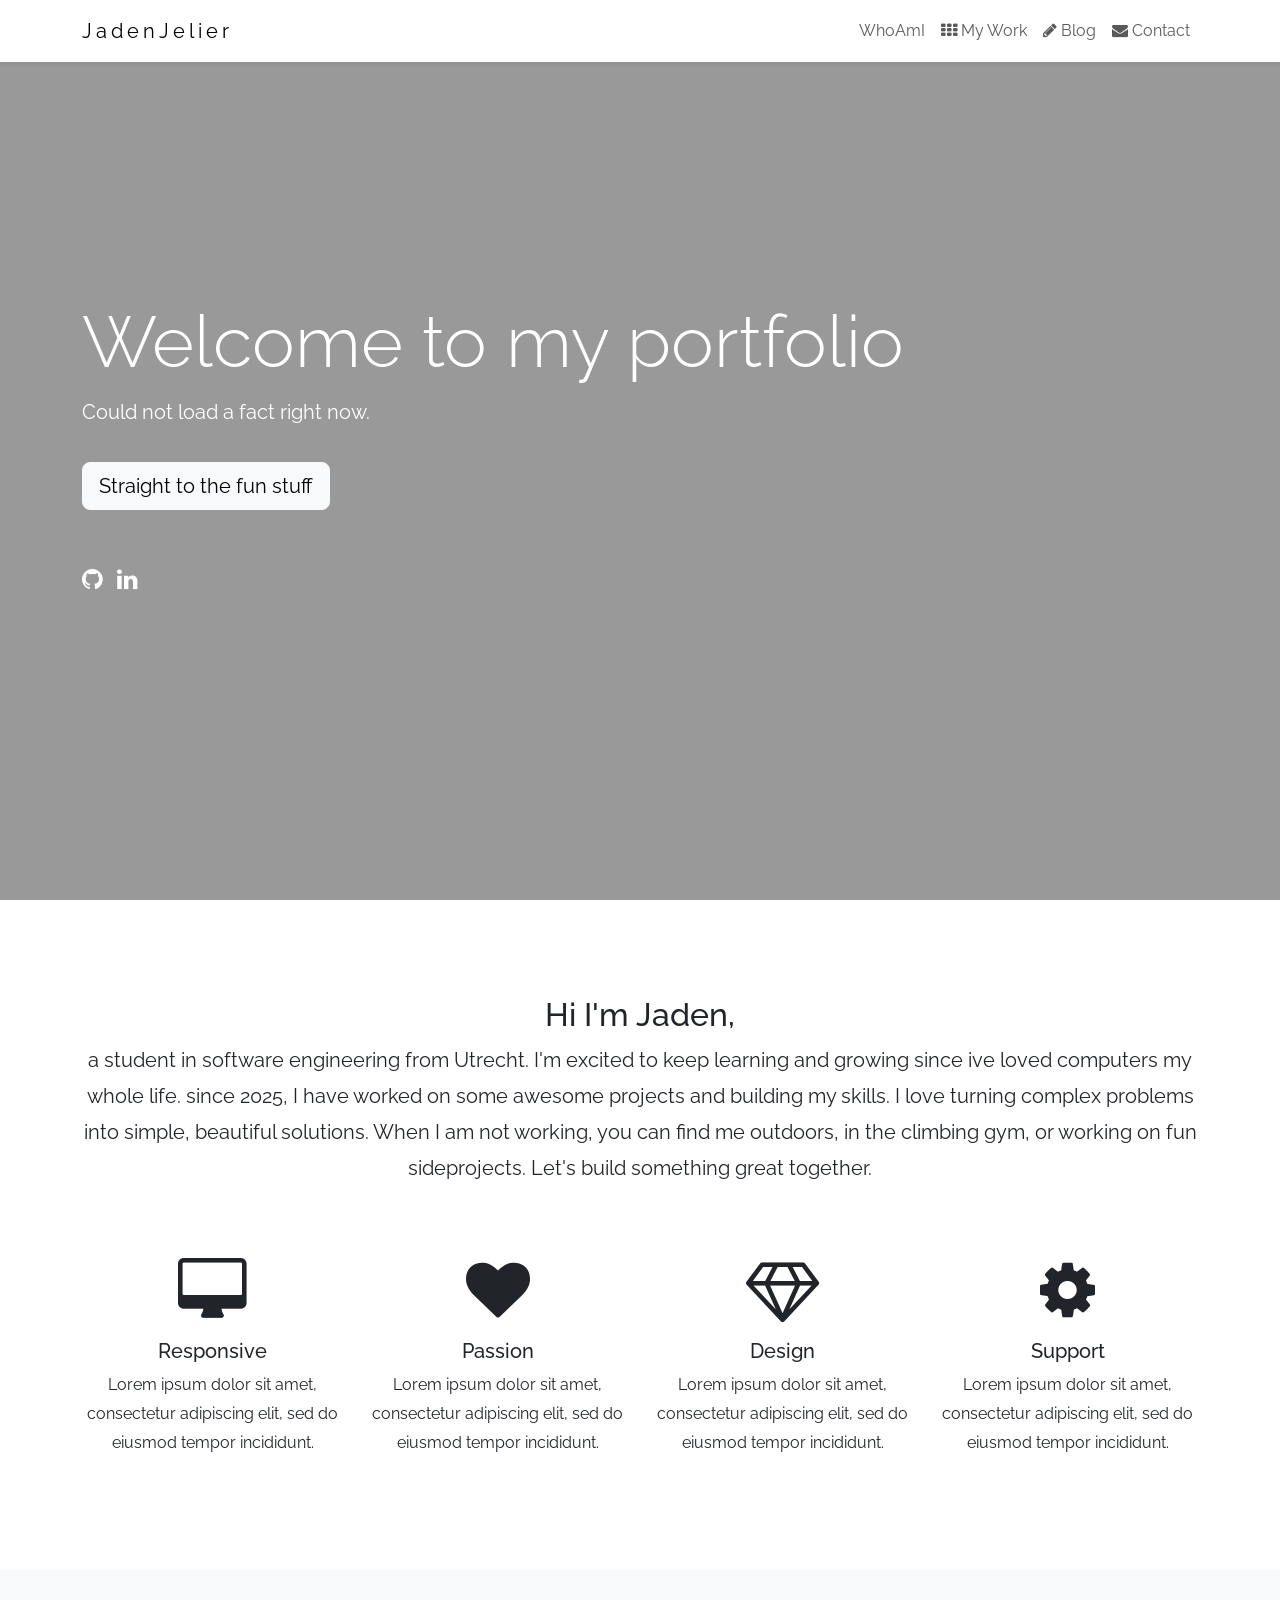
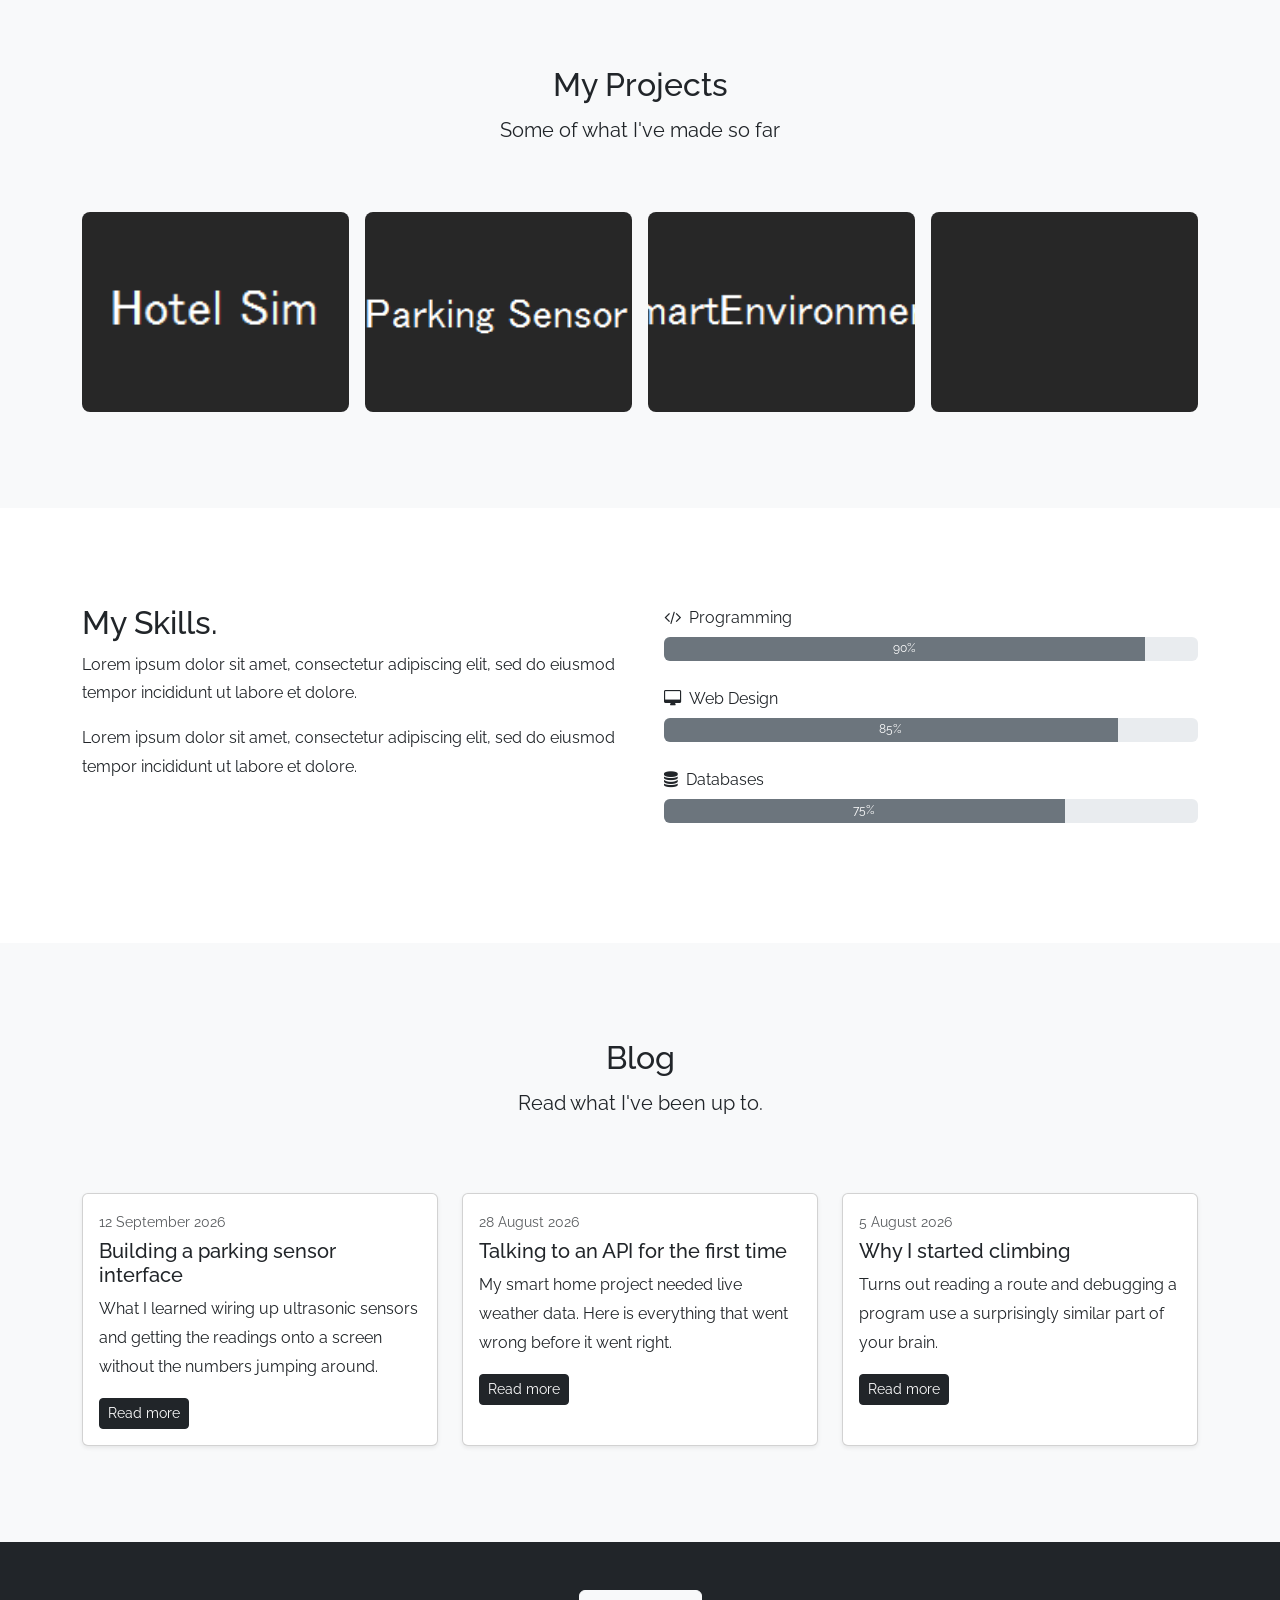
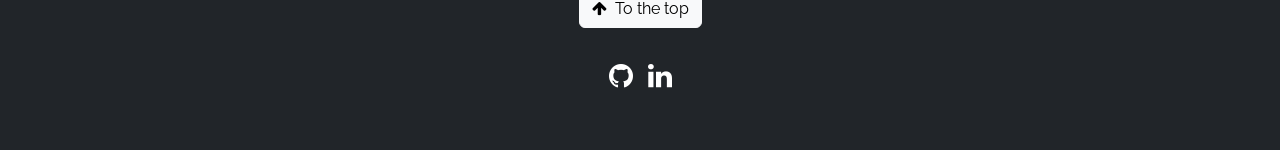
==== commit 8413639e: "update up" ====
--- a/index.html
+++ b/index.html
@@ -98,11 +98,11 @@
 <header class="hero d-flex align-items-center text-white" id="home">
   <div class="container">
     <h1 class="display-2">Welcome to my portfolio</h1>
-    <p class="fs-5">I hope you enjoy browsing through my work!</p>
+  <p class="fs-5" id="fact">Loading a fun fact...</p>
     <a href="#work" class="btn btn-light btn-lg mt-3">Straight to the fun stuff</a>
     <div class="fs-4 mt-5">
-      <a href="https://github.com/Jaden404" class="social-link me-2" aria-label="GitHub"><i class="fa fa-github"></i></a>
-      <a href="https://www.linkedin.com/in/JadenJelier" class="social-link" aria-label="LinkedIn"><i class="fa fa-linkedin"></i></a>
+      <a href="https://github.com/Jaden404" class="social-link me-2" aria-label="GitHub" target="_blank" rel="noopener noreferrer"><i class="fa fa-github"></i></a>
+      <a href="https://www.linkedin.com/in/JadenJelier" class="social-link" aria-label="LinkedIn" target="_blank" rel="noopener noreferrer"><i class="fa fa-linkedin"></i></a>
     </div>
   </div>
 </header>
@@ -284,8 +284,8 @@
 <footer class="bg-dark text-white text-center py-5">
   <a href="#home" class="btn btn-light"><i class="fa fa-arrow-up me-2"></i>To the top</a>
   <div class="fs-3 mt-4">
-    <a href="https://github.com/Jaden404" class="social-link me-2" aria-label="GitHub"><i class="fa fa-github"></i></a>
-    <a href="https://www.linkedin.com/in/JadenJelier" class="social-link" aria-label="LinkedIn"><i class="fa fa-linkedin"></i></a>
+    <a href="https://github.com/Jaden404" class="social-link me-2" aria-label="GitHub" target="_blank" rel="noopener noreferrer"><i class="fa fa-github"></i></a>
+    <a href="https://www.linkedin.com/in/JadenJelier" class="social-link" aria-label="LinkedIn" target="_blank" rel="noopener noreferrer"><i class="fa fa-linkedin"></i></a>
   </div>
 </footer>
 
@@ -321,6 +321,17 @@
 <script>
 let myEmail = "your.email@example.com";
 
+fetch("https://uselessfacts.jsph.pl/api/v2/facts/random?language=en")
+  .then(function(response) {
+    return response.json();
+  })
+  .then(function(data) {
+    document.getElementById("fact").textContent = data.text;
+  })
+  .catch(function(error) {
+    document.getElementById("fact").textContent = "Could not load a fact right now.";
+  });
+
 document.getElementById("contactForm").addEventListener("submit", function(event) {
   event.preventDefault();
 
@@ -328,6 +339,10 @@
   let email = document.getElementById("contactEmail").value;
   let message = document.getElementById("contactMessage").value;
 
+  let nameMinLength = 2;
+  let emailMinLength = 5;
+  let messageMinLength = 4;
+
   let subject = "Message from " + name;
   let body = message + "\n\nFrom: " + name + " (" + email + ")";
 
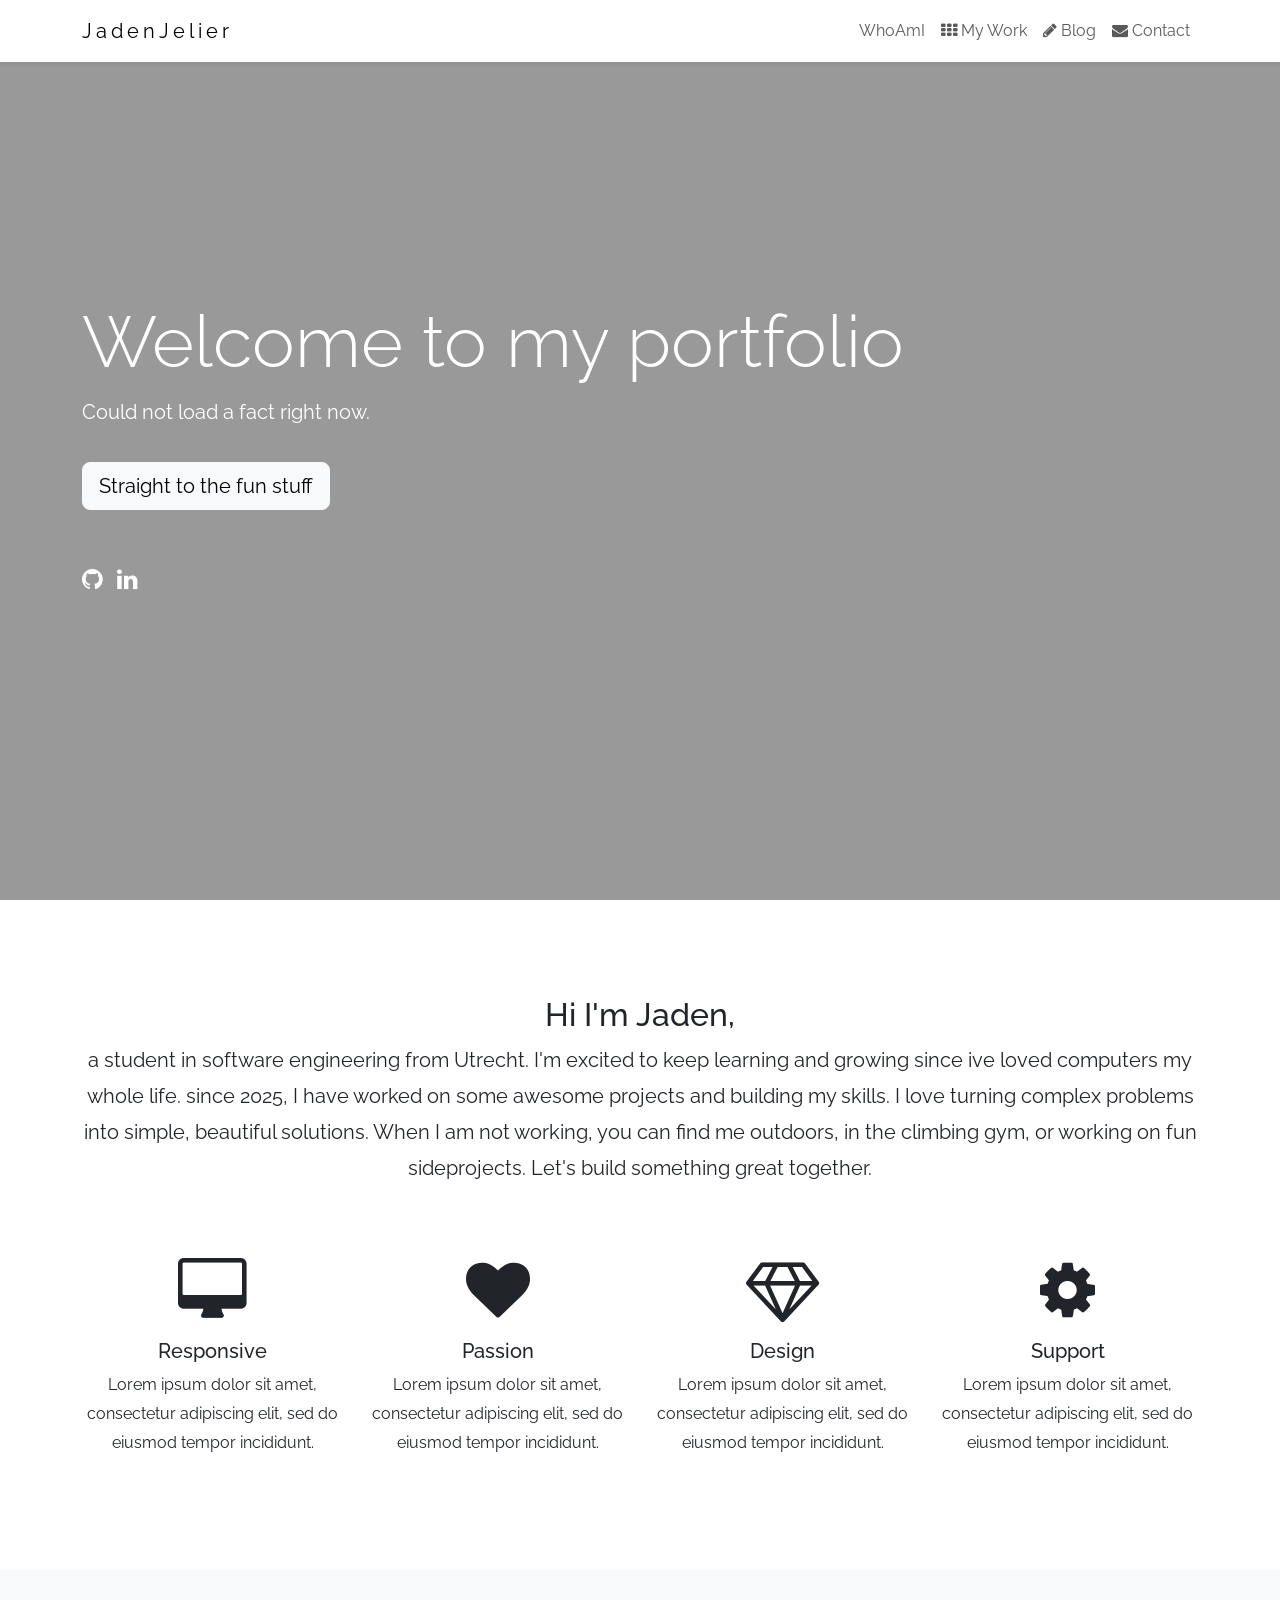
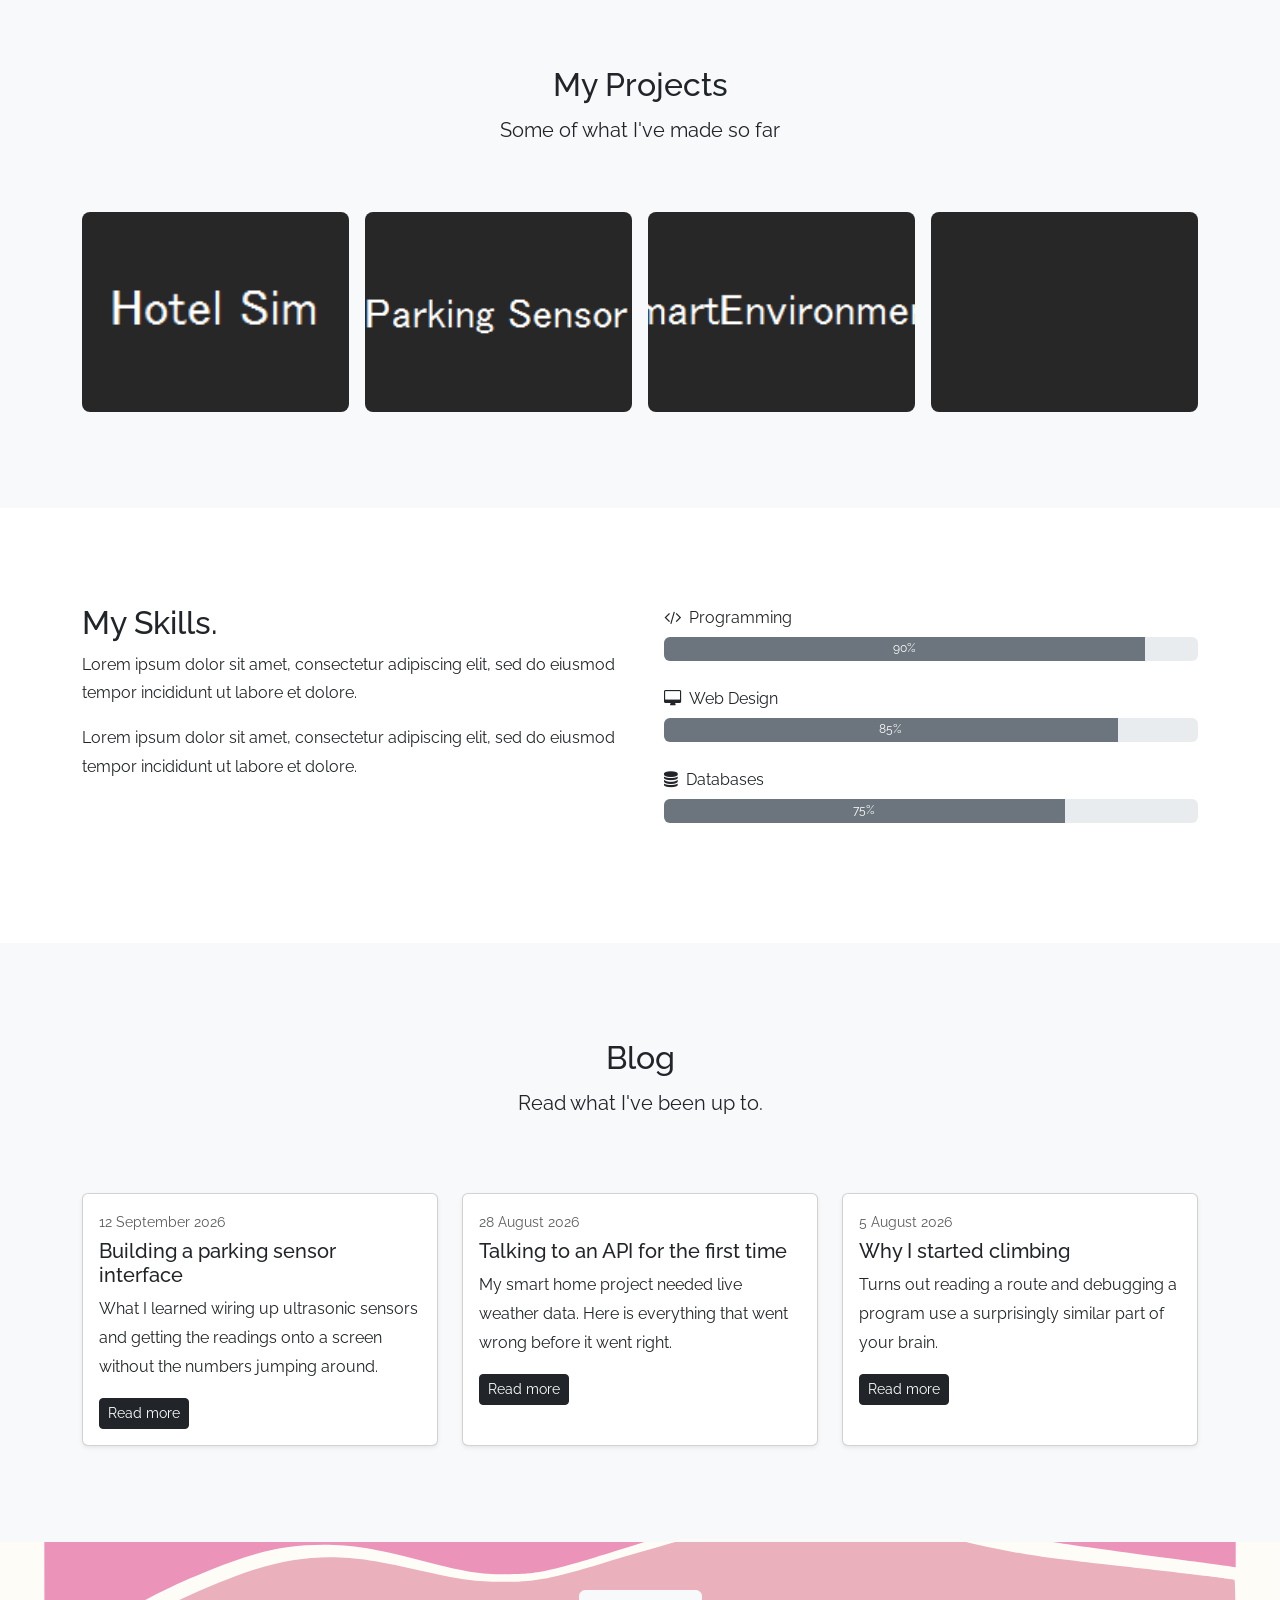
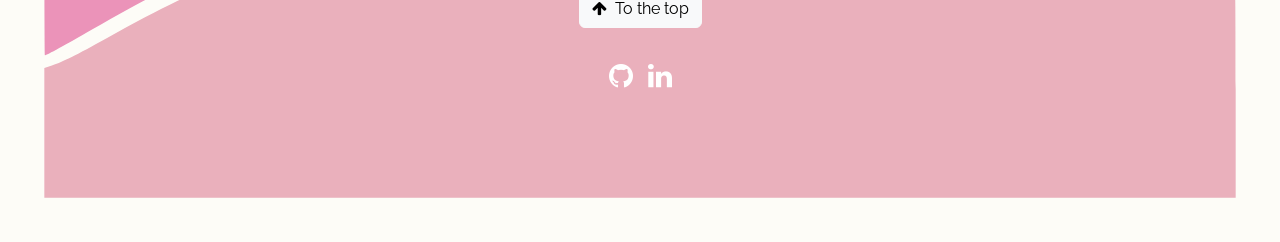
==== commit 0e6bdfac: "footer image" ====
--- a/index.html
+++ b/index.html
@@ -63,6 +63,12 @@
   background-color: #eeeeee;
   cursor: pointer;
 }
+.footer {
+  background-image: url("images/landscape.svg");
+  background-size: cover;
+  background-position: center bottom;
+  min-height: 300px;
+}
 
 .tile-box img {
   width: 100%;
@@ -281,7 +287,7 @@
   </div>
 </section>
 
-<footer class="bg-dark text-white text-center py-5">
+<footer class="footer text-white text-center py-5">
   <a href="#home" class="btn btn-light"><i class="fa fa-arrow-up me-2"></i>To the top</a>
   <div class="fs-3 mt-4">
     <a href="https://github.com/Jaden404" class="social-link me-2" aria-label="GitHub" target="_blank" rel="noopener noreferrer"><i class="fa fa-github"></i></a>
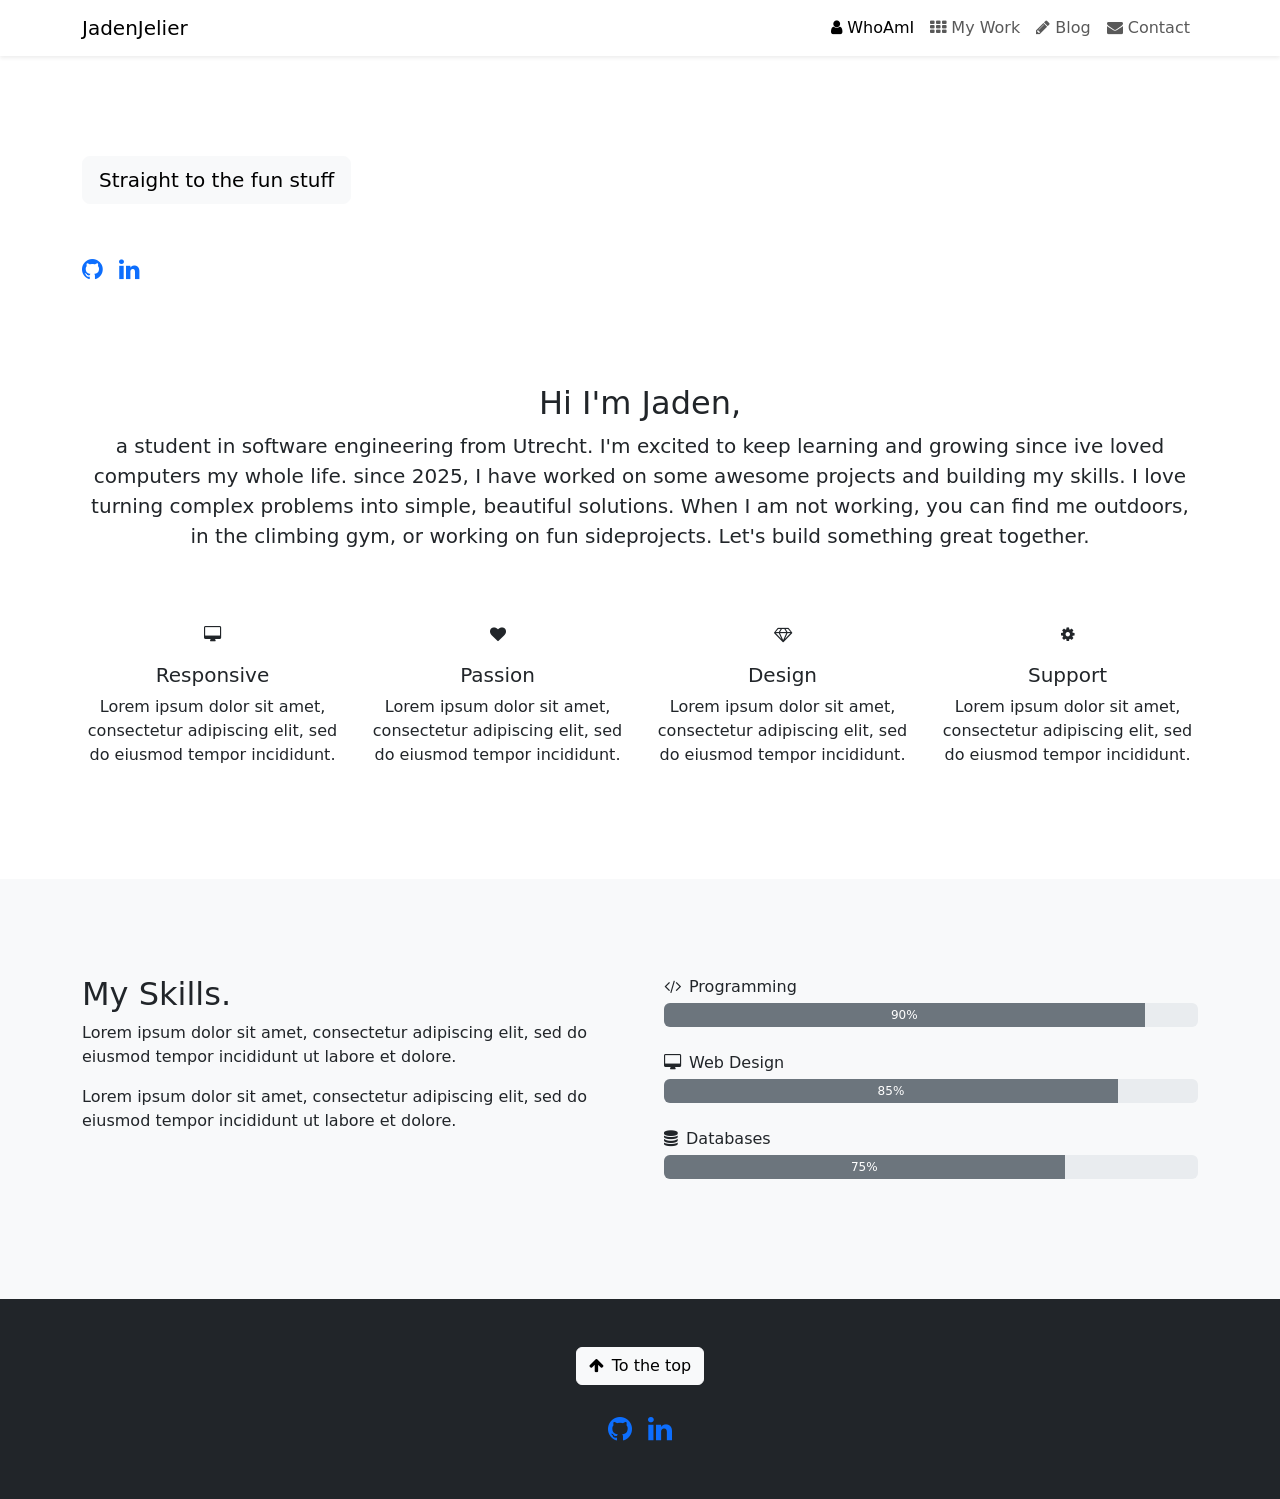
==== commit b3e1bad2: "split index into 3 screens a js file and a style css file" ====
--- a/index.html
+++ b/index.html
@@ -8,104 +8,32 @@
 <link rel="stylesheet" href="https://cdn.jsdelivr.net/npm/bootstrap@5.3.3/dist/css/bootstrap.min.css">
 <link rel="stylesheet" href="https://fonts.googleapis.com/css?family=Raleway">
 <link rel="stylesheet" href="https://cdnjs.cloudflare.com/ajax/libs/font-awesome/4.7.0/css/font-awesome.min.css">
-<style>
-html {
-  scroll-padding-top: 70px;
-}
-
-body {
-  font-family: "Raleway", sans-serif;
-  line-height: 1.8;
-}
-
-.logo {
-  letter-spacing: 4px;
-}
-
-.hero {
-  position: relative;
-  min-height: 100vh;
-  background-image: url("images/mac.jpg");
-  background-size: cover;
-  background-position: center;
-}
-
-.hero::before {
-  content: "";
-  position: absolute;
-  inset: 0;
-  background-color: rgba(0, 0, 0, 0.4);
-}
-
-.hero .container {
-  position: relative;
-}
-
-.feature-icon {
-  font-size: 64px;
-}
-
-.social-link {
-  color: inherit;
-  text-decoration: none;
-}
-
-.social-link:hover {
-  opacity: 0.7;
-}
-
-.tile-box {
-  display: block;
-  width: 100%;
-  aspect-ratio: 4 / 3;
-  overflow: hidden;
-  border-radius: 8px;
-  background-color: #eeeeee;
-  cursor: pointer;
-}
-.footer {
-  background-image: url("images/landscape.svg");
-  background-size: cover;
-  background-position: center bottom;
-  min-height: 300px;
-}
-
-.tile-box img {
-  width: 100%;
-  height: 100%;
-  object-fit: cover;
-  transition: opacity 0.2s;
-}
-
-.tile-box:hover img {
-  opacity: 0.7;
-}
-</style>
+<link rel="stylesheet" href="style.css">
 </head>
 <body>
 
 <nav class="navbar navbar-expand-md bg-white fixed-top shadow-sm">
   <div class="container">
-    <a class="navbar-brand logo" href="#home">JadenJelier</a>
+    <a class="navbar-brand logo" href="index.html">JadenJelier</a>
     <button class="navbar-toggler" type="button" data-bs-toggle="collapse" data-bs-target="#navmenu" aria-label="Open menu">
       <span class="navbar-toggler-icon"></span>
     </button>
     <div class="collapse navbar-collapse" id="navmenu">
       <ul class="navbar-nav ms-auto">
-        <li class="nav-item"><a class="nav-link" href="#about">WhoAmI</a></li>
-        <li class="nav-item"><a class="nav-link" href="#work"><i class="fa fa-th"></i> My Work</a></li>
-        <li class="nav-item"><a class="nav-link" href="#blog"><i class="fa fa-pencil"></i> Blog</a></li>
+        <li class="nav-item"><a class="nav-link active" aria-current="page" href="index.html"><i class="fa fa-user"></i> WhoAmI</a></li>
+        <li class="nav-item"><a class="nav-link" href="projecten.html"><i class="fa fa-th"></i> My Work</a></li>
+        <li class="nav-item"><a class="nav-link" href="blog.html"><i class="fa fa-pencil"></i> Blog</a></li>
         <li class="nav-item"><button type="button" class="nav-link" data-bs-toggle="modal" data-bs-target="#modalContact"><i class="fa fa-envelope"></i> Contact</button></li>
       </ul>
     </div>
   </div>
 </nav>
 
-<header class="hero d-flex align-items-center text-white" id="home">
+<header class="hero d-flex align-items-center text-white">
   <div class="container">
     <h1 class="display-2">Welcome to my portfolio</h1>
-  <p class="fs-5" id="fact">Loading a fun fact...</p>
-    <a href="#work" class="btn btn-light btn-lg mt-3">Straight to the fun stuff</a>
+    <p class="fs-5" id="fact">Loading a fun fact...</p>
+    <a href="projecten.html" class="btn btn-light btn-lg mt-3">Straight to the fun stuff</a>
     <div class="fs-4 mt-5">
       <a href="https://github.com/Jaden404" class="social-link me-2" aria-label="GitHub" target="_blank" rel="noopener noreferrer"><i class="fa fa-github"></i></a>
       <a href="https://www.linkedin.com/in/JadenJelier" class="social-link" aria-label="LinkedIn" target="_blank" rel="noopener noreferrer"><i class="fa fa-linkedin"></i></a>
@@ -113,193 +41,76 @@
   </div>
 </header>
 
-<section class="py-5" id="about">
-  <div class="container py-5">
-    <h2 class="text-center">Hi I'm Jaden,</h2>
-    <p class="text-center fs-5">a student in software engineering from Utrecht. I'm excited to keep learning and growing since ive loved computers my whole life. since 2025, I have worked on some awesome projects and building my skills. I love turning complex problems into simple, beautiful solutions. When I am not working, you can find me outdoors, in the climbing gym, or working on fun sideprojects. Let's build something great together.</p>
-    <div class="row text-center mt-5 g-4">
-      <div class="col-lg-3 col-md-6">
-        <i class="fa fa-desktop feature-icon"></i>
-        <h3 class="fs-5 mt-3">Responsive</h3>
-        <p>Lorem ipsum dolor sit amet, consectetur adipiscing elit, sed do eiusmod tempor incididunt.</p>
-      </div>
-      <div class="col-lg-3 col-md-6">
-        <i class="fa fa-heart feature-icon"></i>
-        <h3 class="fs-5 mt-3">Passion</h3>
-        <p>Lorem ipsum dolor sit amet, consectetur adipiscing elit, sed do eiusmod tempor incididunt.</p>
-      </div>
-      <div class="col-lg-3 col-md-6">
-        <i class="fa fa-diamond feature-icon"></i>
-        <h3 class="fs-5 mt-3">Design</h3>
-        <p>Lorem ipsum dolor sit amet, consectetur adipiscing elit, sed do eiusmod tempor incididunt.</p>
-      </div>
-      <div class="col-lg-3 col-md-6">
-        <i class="fa fa-cog feature-icon"></i>
-        <h3 class="fs-5 mt-3">Support</h3>
-        <p>Lorem ipsum dolor sit amet, consectetur adipiscing elit, sed do eiusmod tempor incididunt.</p>
-      </div>
-    </div>
-  </div>
-</section>
-
-<section class="py-5 bg-light" id="work">
-  <div class="container py-5">
-    <h2 class="text-center">My Projects</h2>
-    <p class="text-center fs-5">Some of what I've made so far</p>
-    <div class="row mt-5 g-3">
-      <div class="col-lg-3 col-md-6">
-        <button type="button" class="tile-box border-0 p-0" data-bs-toggle="modal" data-bs-target="#modalHotel">
-          <img src="images/Hotel.png" alt="A Hotel management Simulator">
-        </button>
-      </div>
-      <div class="col-lg-3 col-md-6">
-        <button type="button" class="tile-box border-0 p-0" data-bs-toggle="modal" data-bs-target="#modalParking">
-          <img src="images/Parking.png" alt="An interface for a parking sensor system">
-        </button>
-      </div>
-      <div class="col-lg-3 col-md-6">
-        <button type="button" class="tile-box border-0 p-0" data-bs-toggle="modal" data-bs-target="#modalSmart">
-          <img src="images/Smart.png" alt="A Smart Home interface">
-        </button>
-      </div>
-      <div class="col-lg-3 col-md-6">
-        <button type="button" class="tile-box border-0 p-0" data-bs-toggle="modal" data-bs-target="#modalSoon">
-          <img src="images/Placeholder.png" alt="Stay tuned for more!">
-        </button>
-      </div>
-    </div>
-  </div>
-</section>
-
-<div class="modal fade" id="modalHotel" tabindex="-1">
-  <div class="modal-dialog modal-lg modal-dialog-centered">
-    <div class="modal-content bg-dark text-white">
-      <div class="modal-header border-0">
-        <button type="button" class="btn-close btn-close-white ms-auto" data-bs-dismiss="modal" aria-label="Close"></button>
-      </div>
-      <img src="images/Hotel.png" class="img-fluid" alt="A Hotel management Simulator">
-      <div class="modal-body text-center">A Hotel management Simulator</div>
-    </div>
-  </div>
-</div>
-
-<div class="modal fade" id="modalParking" tabindex="-1">
-  <div class="modal-dialog modal-lg modal-dialog-centered">
-    <div class="modal-content bg-dark text-white">
-      <div class="modal-header border-0">
-        <button type="button" class="btn-close btn-close-white ms-auto" data-bs-dismiss="modal" aria-label="Close"></button>
-      </div>
-      <img src="images/Parking.png" class="img-fluid" alt="An interface for a parking sensor system">
-      <div class="modal-body text-center">An interface for a parking sensor system</div>
-    </div>
-  </div>
-</div>
-
-<div class="modal fade" id="modalSmart" tabindex="-1">
-  <div class="modal-dialog modal-lg modal-dialog-centered">
-    <div class="modal-content bg-dark text-white">
-      <div class="modal-header border-0">
-        <button type="button" class="btn-close btn-close-white ms-auto" data-bs-dismiss="modal" aria-label="Close"></button>
-      </div>
-      <img src="images/Smart.png" class="img-fluid" alt="A Smart Home interface">
-      <div class="modal-body text-center">A Smart Home interface, with API integration and custom sensor data management</div>
-    </div>
-  </div>
-</div>
-
-<div class="modal fade" id="modalSoon" tabindex="-1">
-  <div class="modal-dialog modal-lg modal-dialog-centered">
-    <div class="modal-content bg-dark text-white">
-      <div class="modal-header border-0">
-        <button type="button" class="btn-close btn-close-white ms-auto" data-bs-dismiss="modal" aria-label="Close"></button>
-      </div>
-      <img src="images/Placeholder.png" class="img-fluid" alt="Stay tuned for more!">
-      <div class="modal-body text-center">Stay tuned for more!</div>
-    </div>
-  </div>
-</div>
-
-<section class="py-5" id="skills">
-  <div class="container py-5">
-    <div class="row g-5">
-      <div class="col-md-6">
-        <h2>My Skills.</h2>
-        <p>Lorem ipsum dolor sit amet, consectetur adipiscing elit, sed do eiusmod tempor incididunt ut labore et dolore.</p>
-        <p>Lorem ipsum dolor sit amet, consectetur adipiscing elit, sed do eiusmod tempor incididunt ut labore et dolore.</p>
-      </div>
-      <div class="col-md-6">
-        <p class="mb-1"><i class="fa fa-code me-2"></i>Programming</p>
-        <div class="progress mb-4" style="height:24px">
-          <div class="progress-bar bg-secondary" style="width:90%">90%</div>
+<main>
+  <section class="py-5" id="about">
+    <div class="container py-5">
+      <h2 class="text-center">Hi I'm Jaden,</h2>
+      <p class="text-center fs-5">a student in software engineering from Utrecht. I'm excited to keep learning and growing since ive loved computers my whole life. since 2025, I have worked on some awesome projects and building my skills. I love turning complex problems into simple, beautiful solutions. When I am not working, you can find me outdoors, in the climbing gym, or working on fun sideprojects. Let's build something great together.</p>
+      <div class="row text-center mt-5 g-4">
+        <div class="col-lg-3 col-md-6">
+          <i class="fa fa-desktop feature-icon"></i>
+          <h3 class="fs-5 mt-3">Responsive</h3>
+          <p>Lorem ipsum dolor sit amet, consectetur adipiscing elit, sed do eiusmod tempor incididunt.</p>
         </div>
-        <p class="mb-1"><i class="fa fa-desktop me-2"></i>Web Design</p>
-        <div class="progress mb-4" style="height:24px">
-          <div class="progress-bar bg-secondary" style="width:85%">85%</div>
+        <div class="col-lg-3 col-md-6">
+          <i class="fa fa-heart feature-icon"></i>
+          <h3 class="fs-5 mt-3">Passion</h3>
+          <p>Lorem ipsum dolor sit amet, consectetur adipiscing elit, sed do eiusmod tempor incididunt.</p>
         </div>
-        <p class="mb-1"><i class="fa fa-database me-2"></i>Databases</p>
-        <div class="progress mb-4" style="height:24px">
-          <div class="progress-bar bg-secondary" style="width:75%">75%</div>
+        <div class="col-lg-3 col-md-6">
+          <i class="fa fa-diamond feature-icon"></i>
+          <h3 class="fs-5 mt-3">Design</h3>
+          <p>Lorem ipsum dolor sit amet, consectetur adipiscing elit, sed do eiusmod tempor incididunt.</p>
+        </div>
+        <div class="col-lg-3 col-md-6">
+          <i class="fa fa-cog feature-icon"></i>
+          <h3 class="fs-5 mt-3">Support</h3>
+          <p>Lorem ipsum dolor sit amet, consectetur adipiscing elit, sed do eiusmod tempor incididunt.</p>
         </div>
       </div>
     </div>
-  </div>
-</section>
+  </section>
 
-<section class="py-5 bg-light" id="blog">
-  <div class="container py-5">
-    <h2 class="text-center">Blog</h2>
-    <p class="text-center fs-5">Read what I've been up to.</p>
-    <div class="row mt-5 g-4">
-      <div class="col-lg-4 col-md-6">
-        <article class="card h-100 shadow-sm">
-          <img src="images/post-parking.png" class="card-img-top" alt="">
-          <div class="card-body">
-            <p class="text-muted small mb-1">12 September 2026</p>
-            <h3 class="card-title fs-5">Building a parking sensor interface</h3>
-            <p class="card-text">What I learned wiring up ultrasonic sensors and getting the readings onto a screen without the numbers jumping around.</p>
-            <a href="posts/parking-sensor.html" class="btn btn-dark btn-sm">Read more</a>
+  <section class="py-5 bg-light" id="skills">
+    <div class="container py-5">
+      <div class="row g-5">
+        <div class="col-md-6">
+          <h2>My Skills.</h2>
+          <p>Lorem ipsum dolor sit amet, consectetur adipiscing elit, sed do eiusmod tempor incididunt ut labore et dolore.</p>
+          <p>Lorem ipsum dolor sit amet, consectetur adipiscing elit, sed do eiusmod tempor incididunt ut labore et dolore.</p>
+        </div>
+        <div class="col-md-6">
+          <p class="mb-1"><i class="fa fa-code me-2"></i>Programming</p>
+          <div class="progress mb-4" style="height:24px">
+            <div class="progress-bar bg-secondary" style="width:90%">90%</div>
           </div>
-        </article>
-      </div>
-      <div class="col-lg-4 col-md-6">
-        <article class="card h-100 shadow-sm">
-          <img src="images/post-smarthome.png" class="card-img-top" alt="">
-          <div class="card-body">
-            <p class="text-muted small mb-1">28 August 2026</p>
-            <h3 class="card-title fs-5">Talking to an API for the first time</h3>
-            <p class="card-text">My smart home project needed live weather data. Here is everything that went wrong before it went right.</p>
-            <a href="posts/first-api.html" class="btn btn-dark btn-sm">Read more</a>
+          <p class="mb-1"><i class="fa fa-desktop me-2"></i>Web Design</p>
+          <div class="progress mb-4" style="height:24px">
+            <div class="progress-bar bg-secondary" style="width:85%">85%</div>
           </div>
-        </article>
-      </div>
-      <div class="col-lg-4 col-md-6">
-        <article class="card h-100 shadow-sm">
-          <img src="images/post-climbing.png" class="card-img-top" alt="">
-          <div class="card-body">
-            <p class="text-muted small mb-1">5 August 2026</p>
-            <h3 class="card-title fs-5">Why I started climbing</h3>
-            <p class="card-text">Turns out reading a route and debugging a program use a surprisingly similar part of your brain.</p>
-            <a href="posts/climbing.html" class="btn btn-dark btn-sm">Read more</a>
+          <p class="mb-1"><i class="fa fa-database me-2"></i>Databases</p>
+          <div class="progress mb-4" style="height:24px">
+            <div class="progress-bar bg-secondary" style="width:75%">75%</div>
           </div>
-        </article>
+        </div>
       </div>
     </div>
-  </div>
-</section>
+  </section>
+</main>
 
-<footer class="footer text-white text-center py-5">
-  <a href="#home" class="btn btn-light"><i class="fa fa-arrow-up me-2"></i>To the top</a>
+<footer class="bg-dark text-white text-center py-5">
+  <a href="#top" class="btn btn-light"><i class="fa fa-arrow-up me-2"></i>To the top</a>
   <div class="fs-3 mt-4">
     <a href="https://github.com/Jaden404" class="social-link me-2" aria-label="GitHub" target="_blank" rel="noopener noreferrer"><i class="fa fa-github"></i></a>
     <a href="https://www.linkedin.com/in/JadenJelier" class="social-link" aria-label="LinkedIn" target="_blank" rel="noopener noreferrer"><i class="fa fa-linkedin"></i></a>
   </div>
 </footer>
 
-<div class="modal fade" id="modalContact" tabindex="-1">
+<div class="modal fade" id="modalContact" tabindex="-1" aria-labelledby="contactTitle">
   <div class="modal-dialog modal-dialog-centered">
     <div class="modal-content bg-dark text-white" data-bs-theme="dark">
       <div class="modal-header border-0">
-        <h2 class="modal-title fs-4">Contact me</h2>
+        <h2 class="modal-title fs-4" id="contactTitle">Contact me</h2>
         <button type="button" class="btn-close btn-close-white" data-bs-dismiss="modal" aria-label="Close"></button>
       </div>
       <div class="modal-body">
@@ -324,37 +135,7 @@
 </div>
 
 <script src="https://cdn.jsdelivr.net/npm/bootstrap@5.3.3/dist/js/bootstrap.bundle.min.js"></script>
-<script>
-let myEmail = "your.email@example.com";
-
-fetch("https://uselessfacts.jsph.pl/api/v2/facts/random?language=en")
-  .then(function(response) {
-    return response.json();
-  })
-  .then(function(data) {
-    document.getElementById("fact").textContent = data.text;
-  })
-  .catch(function(error) {
-    document.getElementById("fact").textContent = "Could not load a fact right now.";
-  });
-
-document.getElementById("contactForm").addEventListener("submit", function(event) {
-  event.preventDefault();
-
-  let name = document.getElementById("contactName").value;
-  let email = document.getElementById("contactEmail").value;
-  let message = document.getElementById("contactMessage").value;
-
-  let nameMinLength = 2;
-  let emailMinLength = 5;
-  let messageMinLength = 4;
-
-  let subject = "Message from " + name;
-  let body = message + "\n\nFrom: " + name + " (" + email + ")";
-
-  window.location.href = "mailto:" + myEmail + "?subject=" + encodeURIComponent(subject) + "&body=" + encodeURIComponent(body);
-});
-</script>
+<script src="script.js"></script>
 
 </body>
 </html>
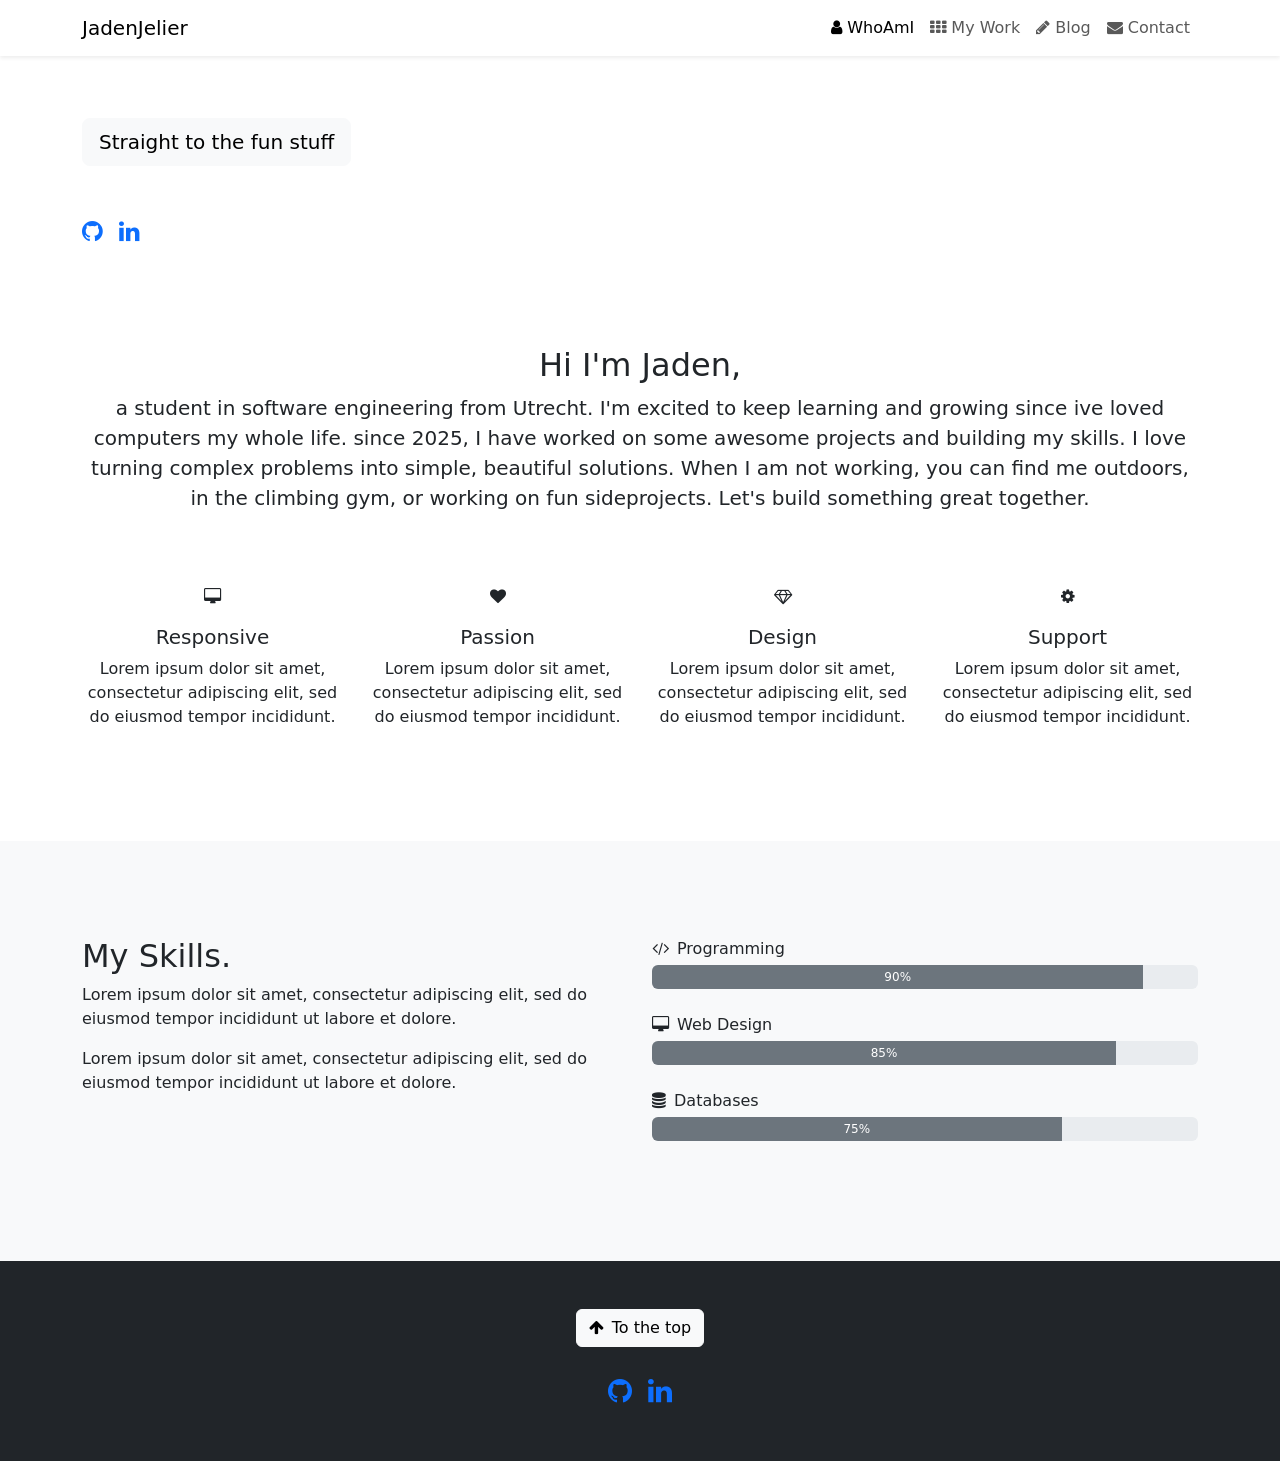
==== commit cfa906b4: "large scale split to be complient to task changed <div class="row gx-4 gy-5"> in #skills so phone wo" ====
--- a/index.html
+++ b/index.html
@@ -32,8 +32,8 @@
 <header class="hero d-flex align-items-center text-white">
   <div class="container">
     <h1 class="display-2">Welcome to my portfolio</h1>
-    <p class="fs-5" id="fact">Loading a fun fact...</p>
-    <a href="projecten.html" class="btn btn-light btn-lg mt-3">Straight to the fun stuff</a>
+    <div id="fact" aria-live="polite"></div>
+    <a href="projecten.html" class="btn btn-light btn-lg mt-4">Straight to the fun stuff</a>
     <div class="fs-4 mt-5">
       <a href="https://github.com/Jaden404" class="social-link me-2" aria-label="GitHub" target="_blank" rel="noopener noreferrer"><i class="fa fa-github"></i></a>
       <a href="https://www.linkedin.com/in/JadenJelier" class="social-link" aria-label="LinkedIn" target="_blank" rel="noopener noreferrer"><i class="fa fa-linkedin"></i></a>
@@ -73,7 +73,7 @@
 
   <section class="py-5 bg-light" id="skills">
     <div class="container py-5">
-      <div class="row g-5">
+      <div class="row gx-4 gy-5">
         <div class="col-md-6">
           <h2>My Skills.</h2>
           <p>Lorem ipsum dolor sit amet, consectetur adipiscing elit, sed do eiusmod tempor incididunt ut labore et dolore.</p>
@@ -114,28 +114,33 @@
         <button type="button" class="btn-close btn-close-white" data-bs-dismiss="modal" aria-label="Close"></button>
       </div>
       <div class="modal-body">
-        <form id="contactForm">
+        <form id="contactForm" novalidate>
           <div class="mb-3">
             <label for="contactName" class="form-label">Name</label>
-            <input type="text" class="form-control" id="contactName" required>
+            <input type="text" class="form-control" id="contactName" autocomplete="name" required aria-describedby="contactNameError">
+            <div class="invalid-feedback" id="contactNameError"></div>
           </div>
           <div class="mb-3">
             <label for="contactEmail" class="form-label">Email</label>
-            <input type="email" class="form-control" id="contactEmail" required>
+            <input type="email" class="form-control" id="contactEmail" autocomplete="email" required aria-describedby="contactEmailError">
+            <div class="invalid-feedback" id="contactEmailError"></div>
           </div>
           <div class="mb-3">
             <label for="contactMessage" class="form-label">Message</label>
-            <textarea class="form-control" id="contactMessage" rows="5" required></textarea>
+            <textarea class="form-control" id="contactMessage" rows="5" required aria-describedby="contactMessageError"></textarea>
+            <div class="invalid-feedback" id="contactMessageError"></div>
           </div>
           <button type="submit" class="btn btn-light w-100">Send</button>
         </form>
+        <div id="formStatus" class="mt-3" role="status"></div>
       </div>
     </div>
   </div>
 </div>
 
 <script src="https://cdn.jsdelivr.net/npm/bootstrap@5.3.3/dist/js/bootstrap.bundle.min.js"></script>
-<script src="script.js"></script>
+<script src="contact.js"></script>
+<script src="fact.js"></script>
 
 </body>
 </html>
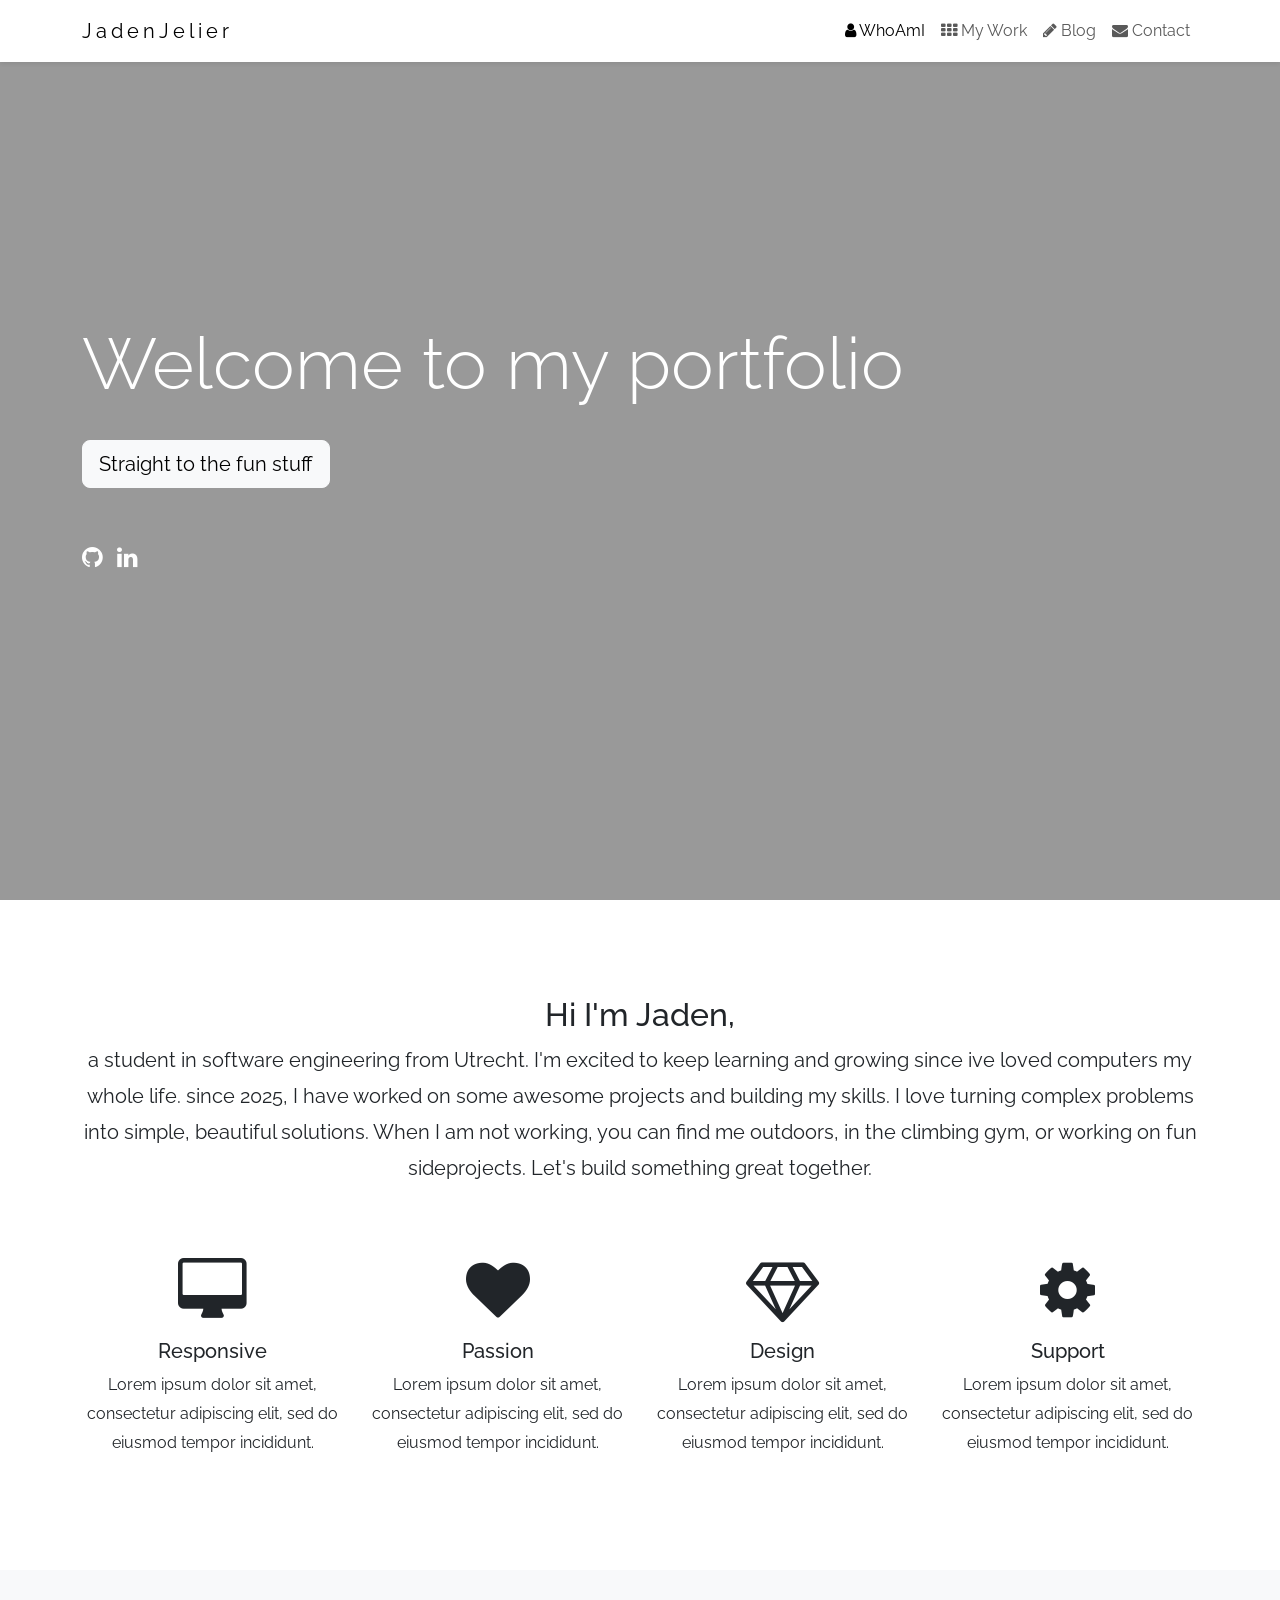
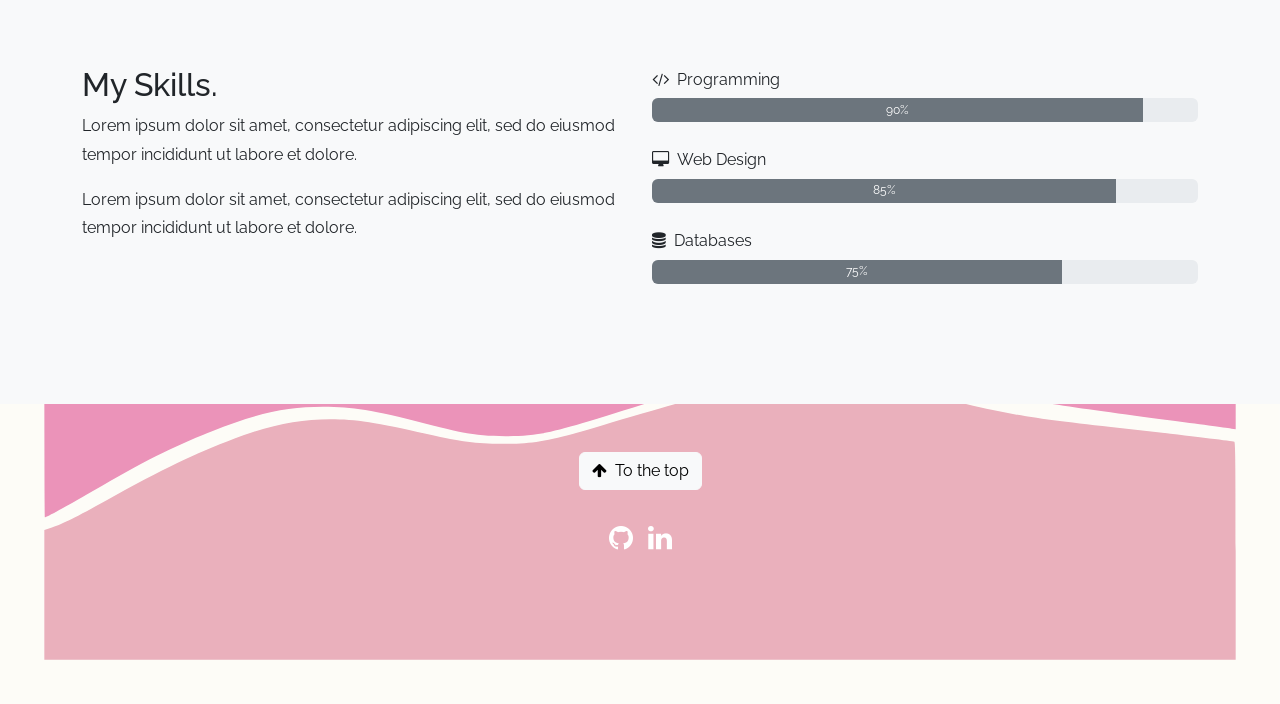
==== commit 009b9d69: "Merge branch 'main' into Feature/SplittingIndex" ====
--- a/index.html
+++ b/index.html
@@ -8,7 +8,79 @@
 <link rel="stylesheet" href="https://cdn.jsdelivr.net/npm/bootstrap@5.3.3/dist/css/bootstrap.min.css">
 <link rel="stylesheet" href="https://fonts.googleapis.com/css?family=Raleway">
 <link rel="stylesheet" href="https://cdnjs.cloudflare.com/ajax/libs/font-awesome/4.7.0/css/font-awesome.min.css">
-<link rel="stylesheet" href="style.css">
+<style>
+html {
+  scroll-padding-top: 70px;
+}
+
+body {
+  font-family: "Raleway", sans-serif;
+  line-height: 1.8;
+}
+
+.logo {
+  letter-spacing: 4px;
+}
+
+.hero {
+  position: relative;
+  min-height: 100vh;
+  background-image: url("images/mac.jpg");
+  background-size: cover;
+  background-position: center;
+}
+
+.hero::before {
+  content: "";
+  position: absolute;
+  inset: 0;
+  background-color: rgba(0, 0, 0, 0.4);
+}
+
+.hero .container {
+  position: relative;
+}
+
+.feature-icon {
+  font-size: 64px;
+}
+
+.social-link {
+  color: inherit;
+  text-decoration: none;
+}
+
+.social-link:hover {
+  opacity: 0.7;
+}
+
+.tile-box {
+  display: block;
+  width: 100%;
+  aspect-ratio: 4 / 3;
+  overflow: hidden;
+  border-radius: 8px;
+  background-color: #eeeeee;
+  cursor: pointer;
+}
+.footer {
+  background-image: url("images/landscape.svg");
+  background-size: cover;
+  background-position: center bottom;
+  min-height: 300px;
+}
+
+.tile-box img {
+  width: 100%;
+  height: 100%;
+  object-fit: cover;
+  transition: opacity 0.2s;
+}
+
+.tile-box:hover img {
+  opacity: 0.7;
+}
+</style>
 </head>
 <body>
 
@@ -98,8 +170,8 @@
   </section>
 </main>
 
-<footer class="bg-dark text-white text-center py-5">
-  <a href="#top" class="btn btn-light"><i class="fa fa-arrow-up me-2"></i>To the top</a>
+<footer class="footer text-white text-center py-5">
+  <a href="#home" class="btn btn-light"><i class="fa fa-arrow-up me-2"></i>To the top</a>
   <div class="fs-3 mt-4">
     <a href="https://github.com/Jaden404" class="social-link me-2" aria-label="GitHub" target="_blank" rel="noopener noreferrer"><i class="fa fa-github"></i></a>
     <a href="https://www.linkedin.com/in/JadenJelier" class="social-link" aria-label="LinkedIn" target="_blank" rel="noopener noreferrer"><i class="fa fa-linkedin"></i></a>
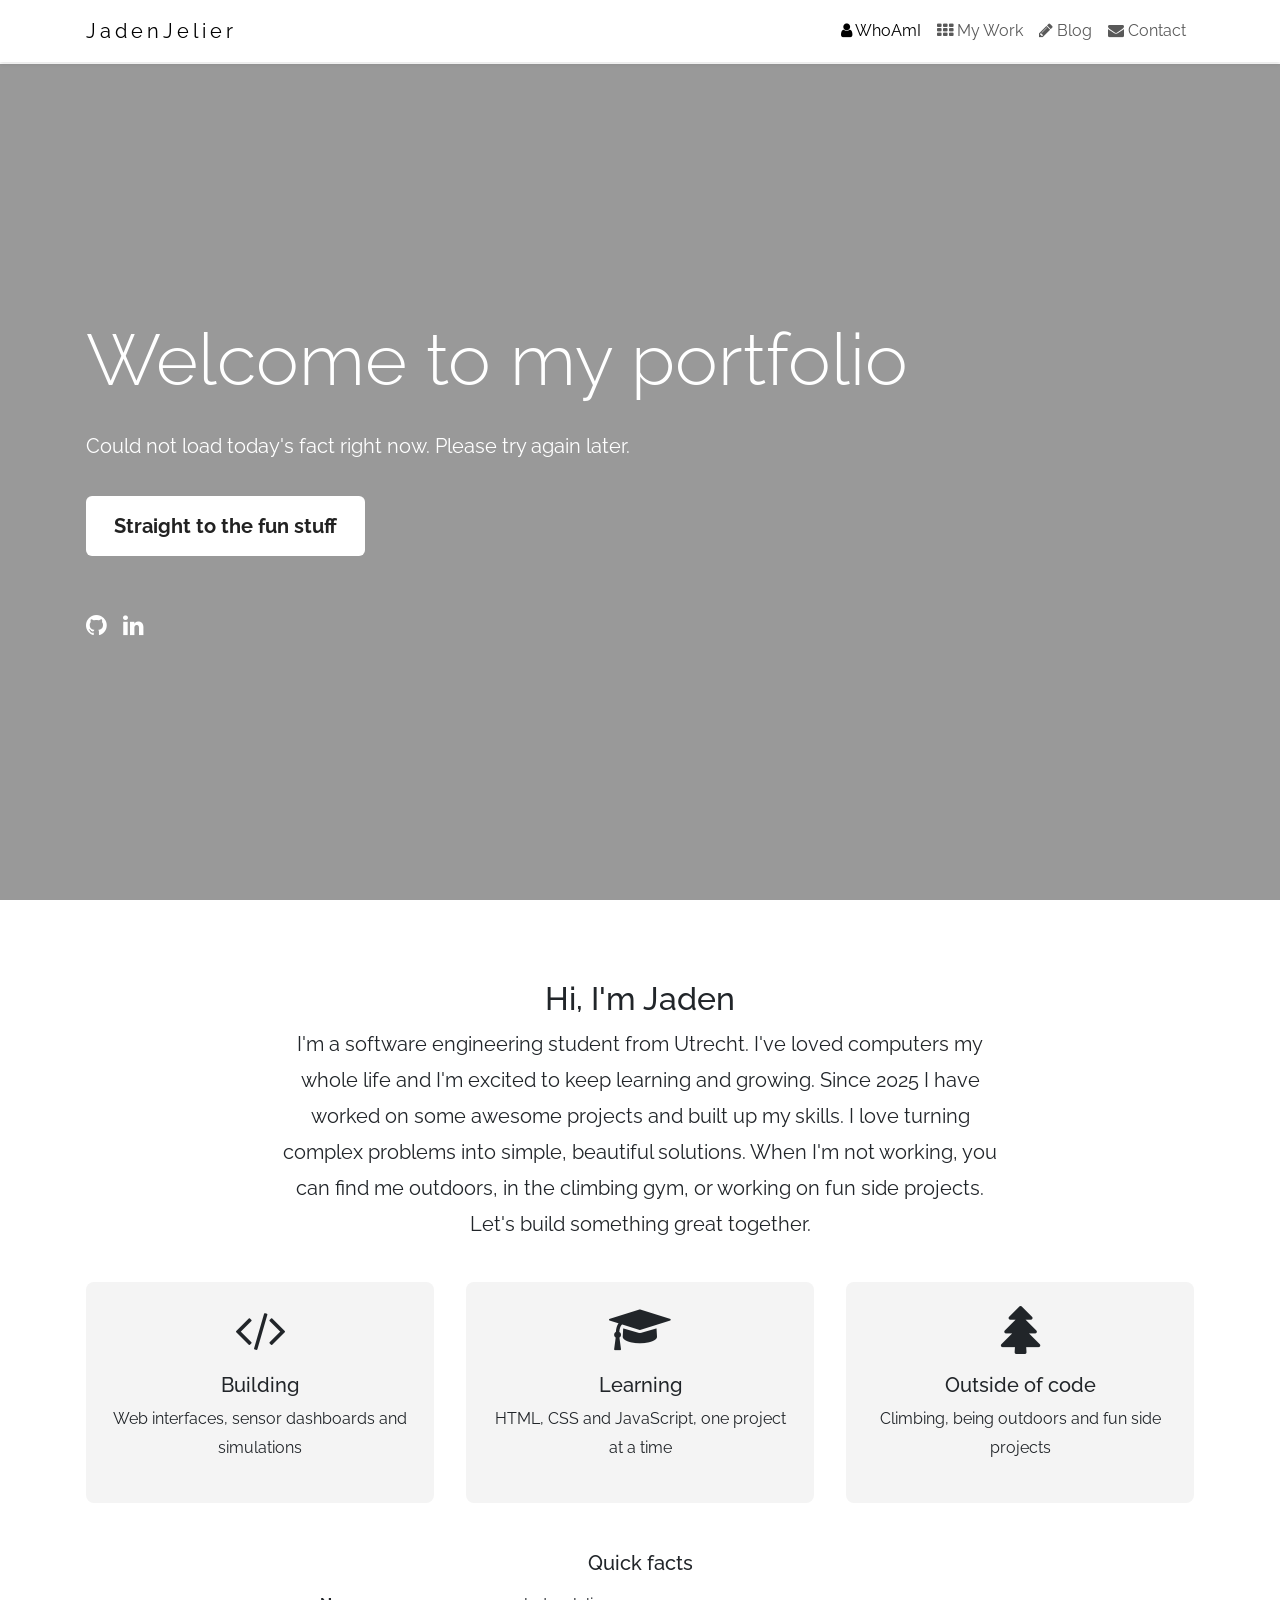
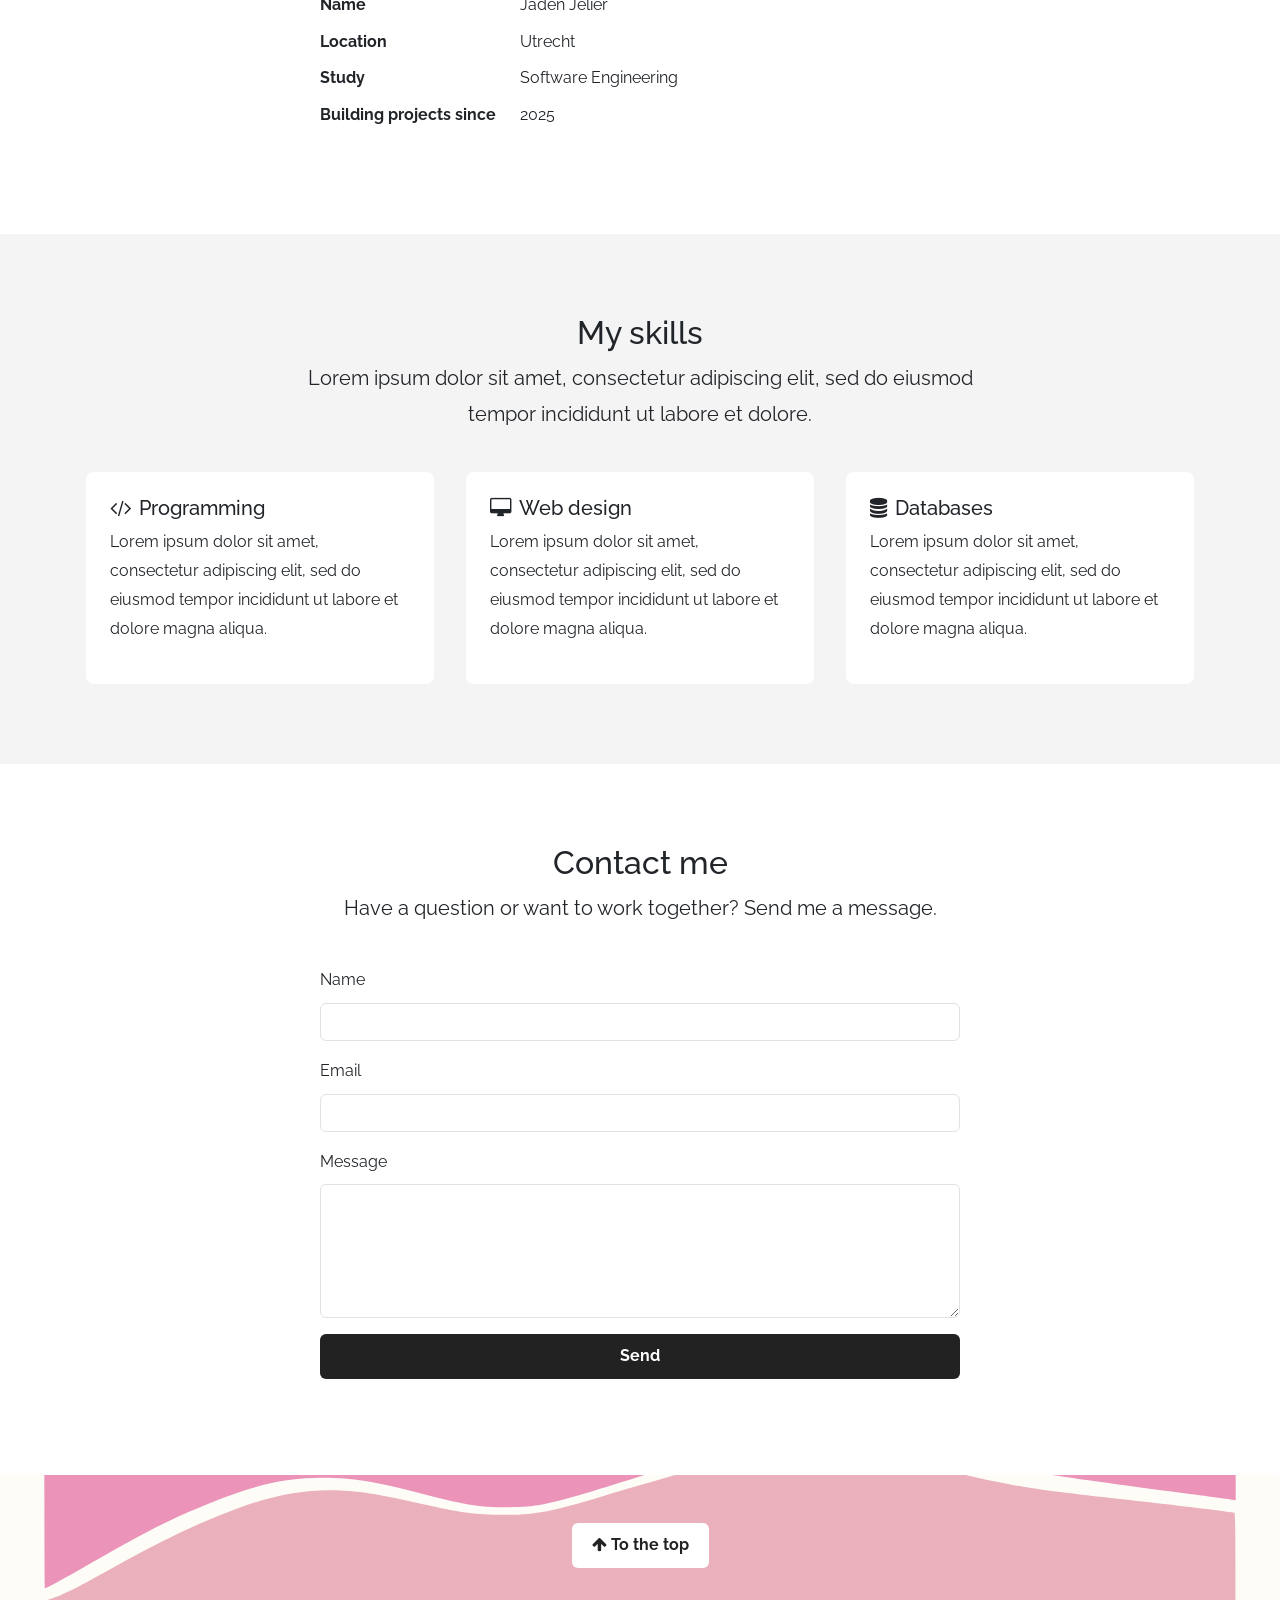
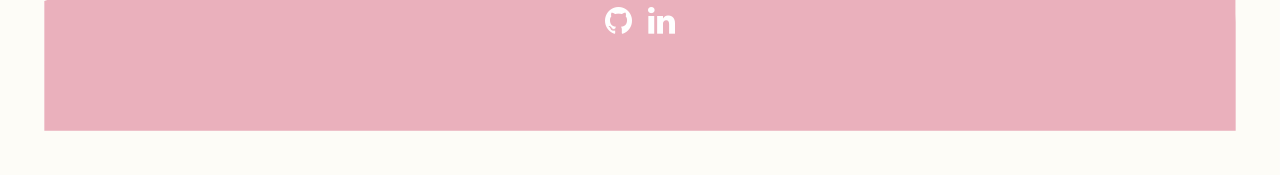
==== commit 2d19b63a: "adjusted to feedback removed a ton of bootstrap mainly clutter. other changes suggested in feedback" ====
--- a/index.html
+++ b/index.html
@@ -8,207 +8,136 @@
 <link rel="stylesheet" href="https://cdn.jsdelivr.net/npm/bootstrap@5.3.3/dist/css/bootstrap.min.css">
 <link rel="stylesheet" href="https://fonts.googleapis.com/css?family=Raleway">
 <link rel="stylesheet" href="https://cdnjs.cloudflare.com/ajax/libs/font-awesome/4.7.0/css/font-awesome.min.css">
-<style>
-html {
-  scroll-padding-top: 70px;
-}
-
-body {
-  font-family: "Raleway", sans-serif;
-  line-height: 1.8;
-}
-
-.logo {
-  letter-spacing: 4px;
-}
-
-.hero {
-  position: relative;
-  min-height: 100vh;
-  background-image: url("images/mac.jpg");
-  background-size: cover;
-  background-position: center;
-}
-
-.hero::before {
-  content: "";
-  position: absolute;
-  inset: 0;
-  background-color: rgba(0, 0, 0, 0.4);
-}
-
-.hero .container {
-  position: relative;
-}
-
-.feature-icon {
-  font-size: 64px;
-}
-
-.social-link {
-  color: inherit;
-  text-decoration: none;
-}
-
-.social-link:hover {
-  opacity: 0.7;
-}
-
-.tile-box {
-  display: block;
-  width: 100%;
-  aspect-ratio: 4 / 3;
-  overflow: hidden;
-  border-radius: 8px;
-  background-color: #eeeeee;
-  cursor: pointer;
-}
-.footer {
-  background-image: url("images/landscape.svg");
-  background-size: cover;
-  background-position: center bottom;
-  min-height: 300px;
-}
-
-.tile-box img {
-  width: 100%;
-  height: 100%;
-  object-fit: cover;
-  transition: opacity 0.2s;
-}
-
-.tile-box:hover img {
-  opacity: 0.7;
-}
-</style>
+<link rel="stylesheet" href="style.css">
 </head>
 <body>
 
-<nav class="navbar navbar-expand-md bg-white fixed-top shadow-sm">
-  <div class="container">
+<nav class="navbar navbar-expand-md site-nav">
+  <div class="wrapper nav-inner">
     <a class="navbar-brand logo" href="index.html">JadenJelier</a>
     <button class="navbar-toggler" type="button" data-bs-toggle="collapse" data-bs-target="#navmenu" aria-label="Open menu">
       <span class="navbar-toggler-icon"></span>
     </button>
     <div class="collapse navbar-collapse" id="navmenu">
-      <ul class="navbar-nav ms-auto">
-        <li class="nav-item"><a class="nav-link active" aria-current="page" href="index.html"><i class="fa fa-user"></i> WhoAmI</a></li>
-        <li class="nav-item"><a class="nav-link" href="projecten.html"><i class="fa fa-th"></i> My Work</a></li>
-        <li class="nav-item"><a class="nav-link" href="blog.html"><i class="fa fa-pencil"></i> Blog</a></li>
-        <li class="nav-item"><button type="button" class="nav-link" data-bs-toggle="modal" data-bs-target="#modalContact"><i class="fa fa-envelope"></i> Contact</button></li>
+      <ul class="navbar-nav nav-links">
+        <li class="nav-item"><a class="nav-link active" aria-current="page" href="index.html"><i class="fa fa-user" aria-hidden="true"></i> WhoAmI</a></li>
+        <li class="nav-item"><a class="nav-link" href="projecten.html"><i class="fa fa-th" aria-hidden="true"></i> My Work</a></li>
+        <li class="nav-item"><a class="nav-link" href="blog.html"><i class="fa fa-pencil" aria-hidden="true"></i> Blog</a></li>
+        <li class="nav-item"><a class="nav-link" href="index.html#contact"><i class="fa fa-envelope" aria-hidden="true"></i> Contact</a></li>
       </ul>
     </div>
   </div>
 </nav>
 
-<header class="hero d-flex align-items-center text-white">
-  <div class="container">
-    <h1 class="display-2">Welcome to my portfolio</h1>
-    <div id="fact" aria-live="polite"></div>
-    <a href="projecten.html" class="btn btn-light btn-lg mt-4">Straight to the fun stuff</a>
-    <div class="fs-4 mt-5">
-      <a href="https://github.com/Jaden404" class="social-link me-2" aria-label="GitHub" target="_blank" rel="noopener noreferrer"><i class="fa fa-github"></i></a>
-      <a href="https://www.linkedin.com/in/JadenJelier" class="social-link" aria-label="LinkedIn" target="_blank" rel="noopener noreferrer"><i class="fa fa-linkedin"></i></a>
+<header class="hero">
+  <div class="wrapper hero-content">
+    <h1>Welcome to my portfolio</h1>
+    <div id="fact" class="fact" aria-live="polite"></div>
+    <a href="projecten.html" class="button button-large">Straight to the fun stuff</a>
+    <div class="social-links">
+      <a href="https://github.com/Jaden404" class="social-link" aria-label="GitHub" target="_blank" rel="noopener noreferrer"><i class="fa fa-github" aria-hidden="true"></i></a>
+      <a href="https://www.linkedin.com/in/JadenJelier" class="social-link" aria-label="LinkedIn" target="_blank" rel="noopener noreferrer"><i class="fa fa-linkedin" aria-hidden="true"></i></a>
     </div>
   </div>
 </header>
 
 <main>
-  <section class="py-5" id="about">
-    <div class="container py-5">
-      <h2 class="text-center">Hi I'm Jaden,</h2>
-      <p class="text-center fs-5">a student in software engineering from Utrecht. I'm excited to keep learning and growing since ive loved computers my whole life. since 2025, I have worked on some awesome projects and building my skills. I love turning complex problems into simple, beautiful solutions. When I am not working, you can find me outdoors, in the climbing gym, or working on fun sideprojects. Let's build something great together.</p>
-      <div class="row text-center mt-5 g-4">
-        <div class="col-lg-3 col-md-6">
-          <i class="fa fa-desktop feature-icon"></i>
-          <h3 class="fs-5 mt-3">Responsive</h3>
-          <p>Lorem ipsum dolor sit amet, consectetur adipiscing elit, sed do eiusmod tempor incididunt.</p>
+  <section class="section" id="about">
+    <div class="wrapper">
+      <h2 class="section-title">Hi, I'm Jaden</h2>
+      <p class="section-intro">I'm a software engineering student from Utrecht. I've loved computers my whole life and I'm excited to keep learning and growing. Since 2025 I have worked on some awesome projects and built up my skills. I love turning complex problems into simple, beautiful solutions. When I'm not working, you can find me outdoors, in the climbing gym, or working on fun side projects. Let's build something great together.</p>
+
+      <div class="about-grid">
+        <div class="about-item">
+          <i class="fa fa-code" aria-hidden="true"></i>
+          <h3>Building</h3>
+          <p>Web interfaces, sensor dashboards and simulations</p>
         </div>
-        <div class="col-lg-3 col-md-6">
-          <i class="fa fa-heart feature-icon"></i>
-          <h3 class="fs-5 mt-3">Passion</h3>
-          <p>Lorem ipsum dolor sit amet, consectetur adipiscing elit, sed do eiusmod tempor incididunt.</p>
+        <div class="about-item">
+          <i class="fa fa-graduation-cap" aria-hidden="true"></i>
+          <h3>Learning</h3>
+          <p>HTML, CSS and JavaScript, one project at a time</p>
         </div>
-        <div class="col-lg-3 col-md-6">
-          <i class="fa fa-diamond feature-icon"></i>
-          <h3 class="fs-5 mt-3">Design</h3>
-          <p>Lorem ipsum dolor sit amet, consectetur adipiscing elit, sed do eiusmod tempor incididunt.</p>
+        <div class="about-item">
+          <i class="fa fa-tree" aria-hidden="true"></i>
+          <h3>Outside of code</h3>
+          <p>Climbing, being outdoors and fun side projects</p>
         </div>
-        <div class="col-lg-3 col-md-6">
-          <i class="fa fa-cog feature-icon"></i>
-          <h3 class="fs-5 mt-3">Support</h3>
-          <p>Lorem ipsum dolor sit amet, consectetur adipiscing elit, sed do eiusmod tempor incididunt.</p>
+      </div>
+
+      <div class="facts">
+        <h3>Quick facts</h3>
+        <dl class="facts-list">
+          <dt>Name</dt>
+          <dd>Jaden Jelier</dd>
+          <dt>Location</dt>
+          <dd>Utrecht</dd>
+          <dt>Study</dt>
+          <dd>Software Engineering</dd>
+          <dt>Building projects since</dt>
+          <dd>2025</dd>
+        </dl>
+      </div>
+    </div>
+  </section>
+
+  <section class="section section-light" id="skills">
+    <div class="wrapper">
+      <h2 class="section-title">My skills</h2>
+      <p class="section-intro">Lorem ipsum dolor sit amet, consectetur adipiscing elit, sed do eiusmod tempor incididunt ut labore et dolore.</p>
+      <div class="skills-grid">
+        <div class="skill-item">
+          <h3><i class="fa fa-code" aria-hidden="true"></i>Programming</h3>
+          <p>Lorem ipsum dolor sit amet, consectetur adipiscing elit, sed do eiusmod tempor incididunt ut labore et dolore magna aliqua.</p>
+        </div>
+        <div class="skill-item">
+          <h3><i class="fa fa-desktop" aria-hidden="true"></i>Web design</h3>
+          <p>Lorem ipsum dolor sit amet, consectetur adipiscing elit, sed do eiusmod tempor incididunt ut labore et dolore magna aliqua.</p>
+        </div>
+        <div class="skill-item">
+          <h3><i class="fa fa-database" aria-hidden="true"></i>Databases</h3>
+          <p>Lorem ipsum dolor sit amet, consectetur adipiscing elit, sed do eiusmod tempor incididunt ut labore et dolore magna aliqua.</p>
         </div>
       </div>
     </div>
   </section>
 
-  <section class="py-5 bg-light" id="skills">
-    <div class="container py-5">
-      <div class="row gx-4 gy-5">
-        <div class="col-md-6">
-          <h2>My Skills.</h2>
-          <p>Lorem ipsum dolor sit amet, consectetur adipiscing elit, sed do eiusmod tempor incididunt ut labore et dolore.</p>
-          <p>Lorem ipsum dolor sit amet, consectetur adipiscing elit, sed do eiusmod tempor incididunt ut labore et dolore.</p>
-        </div>
-        <div class="col-md-6">
-          <p class="mb-1"><i class="fa fa-code me-2"></i>Programming</p>
-          <div class="progress mb-4" style="height:24px">
-            <div class="progress-bar bg-secondary" style="width:90%">90%</div>
+  <section class="section" id="contact">
+    <div class="wrapper">
+      <h2 class="section-title">Contact me</h2>
+      <p class="section-intro">Have a question or want to work together? Send me a message.</p>
+      <div class="contact-form">
+        <form id="contactForm" novalidate>
+          <div class="form-field">
+            <label for="contactName" class="form-label">Name</label>
+            <input type="text" class="form-control" id="contactName" autocomplete="name" required aria-describedby="contactNameError">
+            <div class="invalid-feedback" id="contactNameError"></div>
           </div>
-          <p class="mb-1"><i class="fa fa-desktop me-2"></i>Web Design</p>
-          <div class="progress mb-4" style="height:24px">
-            <div class="progress-bar bg-secondary" style="width:85%">85%</div>
+          <div class="form-field">
+            <label for="contactEmail" class="form-label">Email</label>
+            <input type="email" class="form-control" id="contactEmail" autocomplete="email" required aria-describedby="contactEmailError">
+            <div class="invalid-feedback" id="contactEmailError"></div>
           </div>
-          <p class="mb-1"><i class="fa fa-database me-2"></i>Databases</p>
-          <div class="progress mb-4" style="height:24px">
-            <div class="progress-bar bg-secondary" style="width:75%">75%</div>
+          <div class="form-field">
+            <label for="contactMessage" class="form-label">Message</label>
+            <textarea class="form-control" id="contactMessage" rows="5" required aria-describedby="contactMessageError"></textarea>
+            <div class="invalid-feedback" id="contactMessageError"></div>
           </div>
-        </div>
+          <button type="submit" class="button button-dark button-full">Send</button>
+        </form>
+        <div id="formStatus" class="form-status" role="status"></div>
       </div>
     </div>
   </section>
 </main>
 
-<footer class="footer text-white text-center py-5">
-  <a href="#home" class="btn btn-light"><i class="fa fa-arrow-up me-2"></i>To the top</a>
-  <div class="fs-3 mt-4">
-    <a href="https://github.com/Jaden404" class="social-link me-2" aria-label="GitHub" target="_blank" rel="noopener noreferrer"><i class="fa fa-github"></i></a>
-    <a href="https://www.linkedin.com/in/JadenJelier" class="social-link" aria-label="LinkedIn" target="_blank" rel="noopener noreferrer"><i class="fa fa-linkedin"></i></a>
+<footer class="footer">
+  <a href="#top" class="button"><i class="fa fa-arrow-up" aria-hidden="true"></i> To the top</a>
+  <div class="social-links">
+      <a href="https://github.com/Jaden404" class="social-link" aria-label="GitHub" target="_blank" rel="noopener noreferrer"><i class="fa fa-github" aria-hidden="true"></i></a>
+      <a href="https://www.linkedin.com/in/JadenJelier" class="social-link" aria-label="LinkedIn" target="_blank" rel="noopener noreferrer"><i class="fa fa-linkedin" aria-hidden="true"></i></a>
   </div>
 </footer>
-
-<div class="modal fade" id="modalContact" tabindex="-1" aria-labelledby="contactTitle">
-  <div class="modal-dialog modal-dialog-centered">
-    <div class="modal-content bg-dark text-white" data-bs-theme="dark">
-      <div class="modal-header border-0">
-        <h2 class="modal-title fs-4" id="contactTitle">Contact me</h2>
-        <button type="button" class="btn-close btn-close-white" data-bs-dismiss="modal" aria-label="Close"></button>
-      </div>
-      <div class="modal-body">
-        <form id="contactForm" novalidate>
-          <div class="mb-3">
-            <label for="contactName" class="form-label">Name</label>
-            <input type="text" class="form-control" id="contactName" autocomplete="name" required aria-describedby="contactNameError">
-            <div class="invalid-feedback" id="contactNameError"></div>
-          </div>
-          <div class="mb-3">
-            <label for="contactEmail" class="form-label">Email</label>
-            <input type="email" class="form-control" id="contactEmail" autocomplete="email" required aria-describedby="contactEmailError">
-            <div class="invalid-feedback" id="contactEmailError"></div>
-          </div>
-          <div class="mb-3">
-            <label for="contactMessage" class="form-label">Message</label>
-            <textarea class="form-control" id="contactMessage" rows="5" required aria-describedby="contactMessageError"></textarea>
-            <div class="invalid-feedback" id="contactMessageError"></div>
-          </div>
-          <button type="submit" class="btn btn-light w-100">Send</button>
-        </form>
-        <div id="formStatus" class="mt-3" role="status"></div>
-      </div>
-    </div>
-  </div>
-</div>
 
 <script src="https://cdn.jsdelivr.net/npm/bootstrap@5.3.3/dist/js/bootstrap.bundle.min.js"></script>
 <script src="contact.js"></script>
--- a/style.css
+++ b/style.css
@@ -0,0 +1,468 @@
+:root {
+  --text-color: #212529;
+  --muted-color: #595959;
+  --light-background: #f4f4f4;
+  --dark-background: #222222;
+  --nav-height: 64px;
+  --radius: 8px;
+}
+
+html {
+  scroll-padding-top: calc(var(--nav-height) + 16px);
+}
+
+body {
+  font-family: "Raleway", sans-serif;
+  line-height: 1.8;
+  color: var(--text-color);
+  padding-top: var(--nav-height);
+  overflow-wrap: break-word;
+}
+
+img {
+  max-width: 100%;
+}
+
+.wrapper {
+  width: 100%;
+  max-width: 1140px;
+  margin: 0 auto;
+  padding: 0 1rem;
+}
+
+.site-nav {
+  position: fixed;
+  top: 0;
+  left: 0;
+  right: 0;
+  z-index: 1030;
+  background-color: #ffffff;
+  box-shadow: 0 2px 4px rgba(0, 0, 0, 0.1);
+}
+
+.nav-inner {
+  display: flex;
+  flex-wrap: wrap;
+  align-items: center;
+  justify-content: space-between;
+}
+
+.logo {
+  letter-spacing: 4px;
+}
+
+.nav-links {
+  margin-left: auto;
+}
+
+.button {
+  display: inline-block;
+  padding: 0.5rem 1.25rem;
+  border: none;
+  border-radius: 6px;
+  background-color: #ffffff;
+  color: var(--dark-background);
+  font-weight: bold;
+  text-decoration: none;
+  cursor: pointer;
+}
+
+.button:hover {
+  background-color: #e2e2e2;
+  color: var(--dark-background);
+}
+
+.button:focus-visible {
+  outline: 3px solid #0d6efd;
+  outline-offset: 2px;
+}
+
+.button-large {
+  padding: 0.75rem 1.75rem;
+  font-size: 1.25rem;
+}
+
+.button-small {
+  padding: 0.375rem 0.875rem;
+  font-size: 0.875rem;
+}
+
+.button-dark {
+  background-color: var(--dark-background);
+  color: #ffffff;
+}
+
+.button-dark:hover {
+  background-color: #444444;
+  color: #ffffff;
+}
+
+.button-full {
+  width: 100%;
+}
+
+.hero {
+  position: relative;
+  display: flex;
+  align-items: center;
+  min-height: calc(100vh - var(--nav-height));
+  padding: 4rem 0;
+  color: #ffffff;
+  background-image: url("images/mac.jpg");
+  background-size: cover;
+  background-position: center;
+}
+
+.hero::before {
+  content: "";
+  position: absolute;
+  inset: 0;
+  background-color: rgba(0, 0, 0, 0.4);
+}
+
+.hero-content {
+  position: relative;
+}
+
+.hero h1 {
+  font-size: clamp(2.5rem, 7vw, 4.5rem);
+  font-weight: 300;
+  line-height: 1.2;
+  margin-bottom: 1.5rem;
+}
+
+.fact {
+  margin-bottom: 2rem;
+}
+
+.fact-label {
+  font-weight: bold;
+  margin-bottom: 0.25rem;
+}
+
+.fact-text {
+  font-size: 1.25rem;
+  margin-bottom: 0.25rem;
+}
+
+.fact-source {
+  font-size: 0.875rem;
+  color: #ffffff;
+}
+
+.social-links {
+  display: flex;
+  gap: 1rem;
+  margin-top: 3rem;
+  font-size: 1.5rem;
+}
+
+.social-link {
+  color: inherit;
+  text-decoration: none;
+}
+
+.social-link:hover {
+  color: inherit;
+  opacity: 0.7;
+}
+
+.section {
+  padding: 4rem 0;
+}
+
+.section-light {
+  background-color: var(--light-background);
+}
+
+.section-title {
+  text-align: center;
+  font-size: 2rem;
+  margin-bottom: 0.5rem;
+}
+
+.section-intro {
+  text-align: center;
+  font-size: 1.25rem;
+  max-width: 45rem;
+  margin: 0 auto 2.5rem;
+}
+
+.about-grid {
+  display: grid;
+  grid-template-columns: 1fr;
+  gap: 2rem;
+}
+
+.about-item {
+  padding: 1.5rem;
+  border-radius: var(--radius);
+  background-color: var(--light-background);
+  text-align: center;
+}
+
+.about-item i {
+  font-size: 3rem;
+}
+
+.about-item h3 {
+  font-size: 1.25rem;
+  margin-top: 1rem;
+}
+
+.facts {
+  max-width: 40rem;
+  margin: 3rem auto 0;
+}
+
+.facts h3 {
+  text-align: center;
+  font-size: 1.25rem;
+  margin-bottom: 1rem;
+}
+
+.facts-list {
+  display: grid;
+  grid-template-columns: 1fr;
+  column-gap: 1.5rem;
+}
+
+.facts-list dt {
+  font-weight: bold;
+}
+
+.facts-list dd {
+  margin: 0 0 0.75rem;
+}
+
+.skills-grid {
+  display: grid;
+  grid-template-columns: 1fr;
+  gap: 2rem;
+}
+
+.skill-item {
+  padding: 1.5rem;
+  border-radius: var(--radius);
+  background-color: #ffffff;
+}
+
+.skill-item h3 {
+  font-size: 1.25rem;
+}
+
+.skill-item i {
+  margin-right: 0.5rem;
+}
+
+.filters {
+  display: grid;
+  grid-template-columns: 1fr;
+  gap: 1rem;
+  max-width: 40rem;
+  margin: 0 auto;
+}
+
+.project-count {
+  text-align: center;
+  margin: 2rem 0 1rem;
+}
+
+.project-grid {
+  display: grid;
+  grid-template-columns: 1fr;
+  gap: 1.5rem;
+}
+
+.tile-box {
+  display: block;
+  width: 100%;
+  aspect-ratio: 4 / 3;
+  padding: 0;
+  border: none;
+  overflow: hidden;
+  border-radius: var(--radius);
+  background-color: #eeeeee;
+  cursor: pointer;
+}
+
+.tile-box img {
+  width: 100%;
+  height: 100%;
+  object-fit: cover;
+  transition: opacity 0.2s;
+}
+
+.tile-box:hover img {
+  opacity: 0.7;
+}
+
+.tile-box:focus-visible {
+  outline: 3px solid #0d6efd;
+  outline-offset: 3px;
+}
+
+.project-title {
+  font-size: 1.25rem;
+  margin: 1rem 0 0;
+}
+
+.project-meta {
+  color: var(--muted-color);
+  font-size: 0.875rem;
+}
+
+.blog-grid {
+  display: grid;
+  grid-template-columns: 1fr;
+  gap: 1.5rem;
+}
+
+.post-card {
+  display: flex;
+  flex-direction: column;
+  overflow: hidden;
+  border-radius: var(--radius);
+  background-color: #ffffff;
+  box-shadow: 0 2px 4px rgba(0, 0, 0, 0.08);
+}
+
+.post-card img {
+  width: 100%;
+  aspect-ratio: 16 / 9;
+  object-fit: cover;
+}
+
+.post-body {
+  display: flex;
+  flex-direction: column;
+  flex-grow: 1;
+  padding: 1.25rem;
+}
+
+.post-date {
+  color: var(--muted-color);
+  font-size: 0.875rem;
+  margin-bottom: 0.25rem;
+}
+
+.post-title {
+  font-size: 1.25rem;
+}
+
+.post-body .button {
+  margin-top: auto;
+  align-self: flex-start;
+}
+
+.footer {
+  min-height: 300px;
+  padding: 3rem 0;
+  color: #ffffff;
+  text-align: center;
+  background-image: url("images/landscape.svg");
+  background-size: cover;
+  background-position: center bottom;
+}
+
+.footer .social-links {
+  justify-content: center;
+  margin-top: 1.5rem;
+  font-size: 2rem;
+}
+
+.modal-dark {
+  background-color: var(--dark-background);
+  color: #ffffff;
+}
+
+.modal-dark .modal-header {
+  border-bottom: none;
+}
+
+.modal-dark .modal-title {
+  font-size: 1.5rem;
+}
+
+.modal-image {
+  display: block;
+  width: 100%;
+  height: auto;
+}
+
+.project-modal-text {
+  text-align: center;
+}
+
+.contact-form {
+  max-width: 40rem;
+  margin: 0 auto;
+}
+
+.form-field {
+  margin-bottom: 1rem;
+}
+
+.form-status {
+  margin-top: 1rem;
+}
+
+.form-message {
+  margin: 0;
+  padding: 0.75rem 1rem;
+  border-radius: 6px;
+}
+
+.form-message-success {
+  background-color: #d1e7dd;
+  color: #0a3622;
+}
+
+.form-message-error {
+  background-color: #f8d7da;
+  color: #58151c;
+}
+
+@media (min-width: 768px) {
+  .section {
+    padding: 5rem 0;
+  }
+
+  .about-grid {
+    grid-template-columns: repeat(3, 1fr);
+  }
+
+  .facts-list {
+    grid-template-columns: max-content 1fr;
+  }
+
+  .facts-list dd {
+    margin-bottom: 0.5rem;
+  }
+
+  .skills-grid {
+    grid-template-columns: repeat(3, 1fr);
+  }
+
+  .filters {
+    grid-template-columns: 1fr 1fr;
+  }
+
+  .project-grid {
+    grid-template-columns: repeat(2, 1fr);
+  }
+
+  .blog-grid {
+    grid-template-columns: repeat(2, 1fr);
+  }
+}
+
+@media (min-width: 1024px) {
+  .project-grid {
+    grid-template-columns: repeat(3, 1fr);
+  }
+
+  .blog-grid {
+    grid-template-columns: repeat(3, 1fr);
+  }
+}
